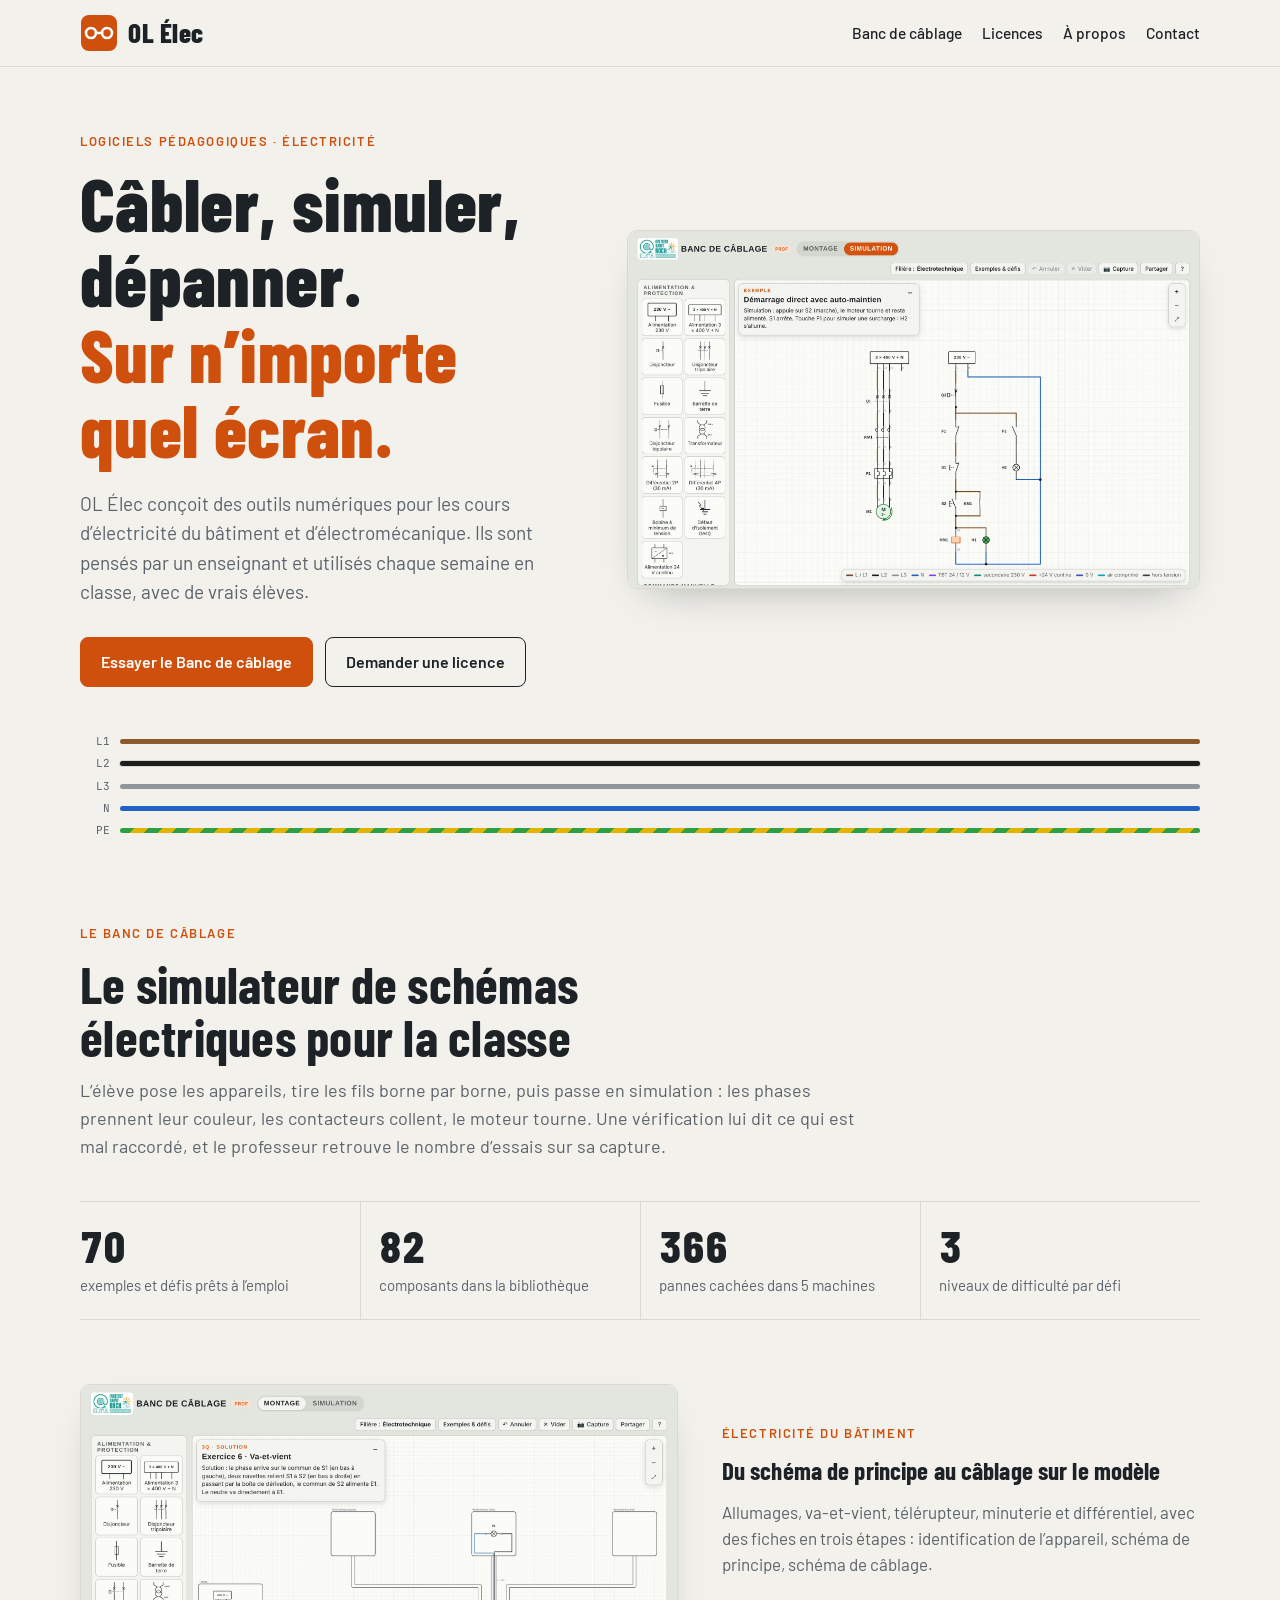
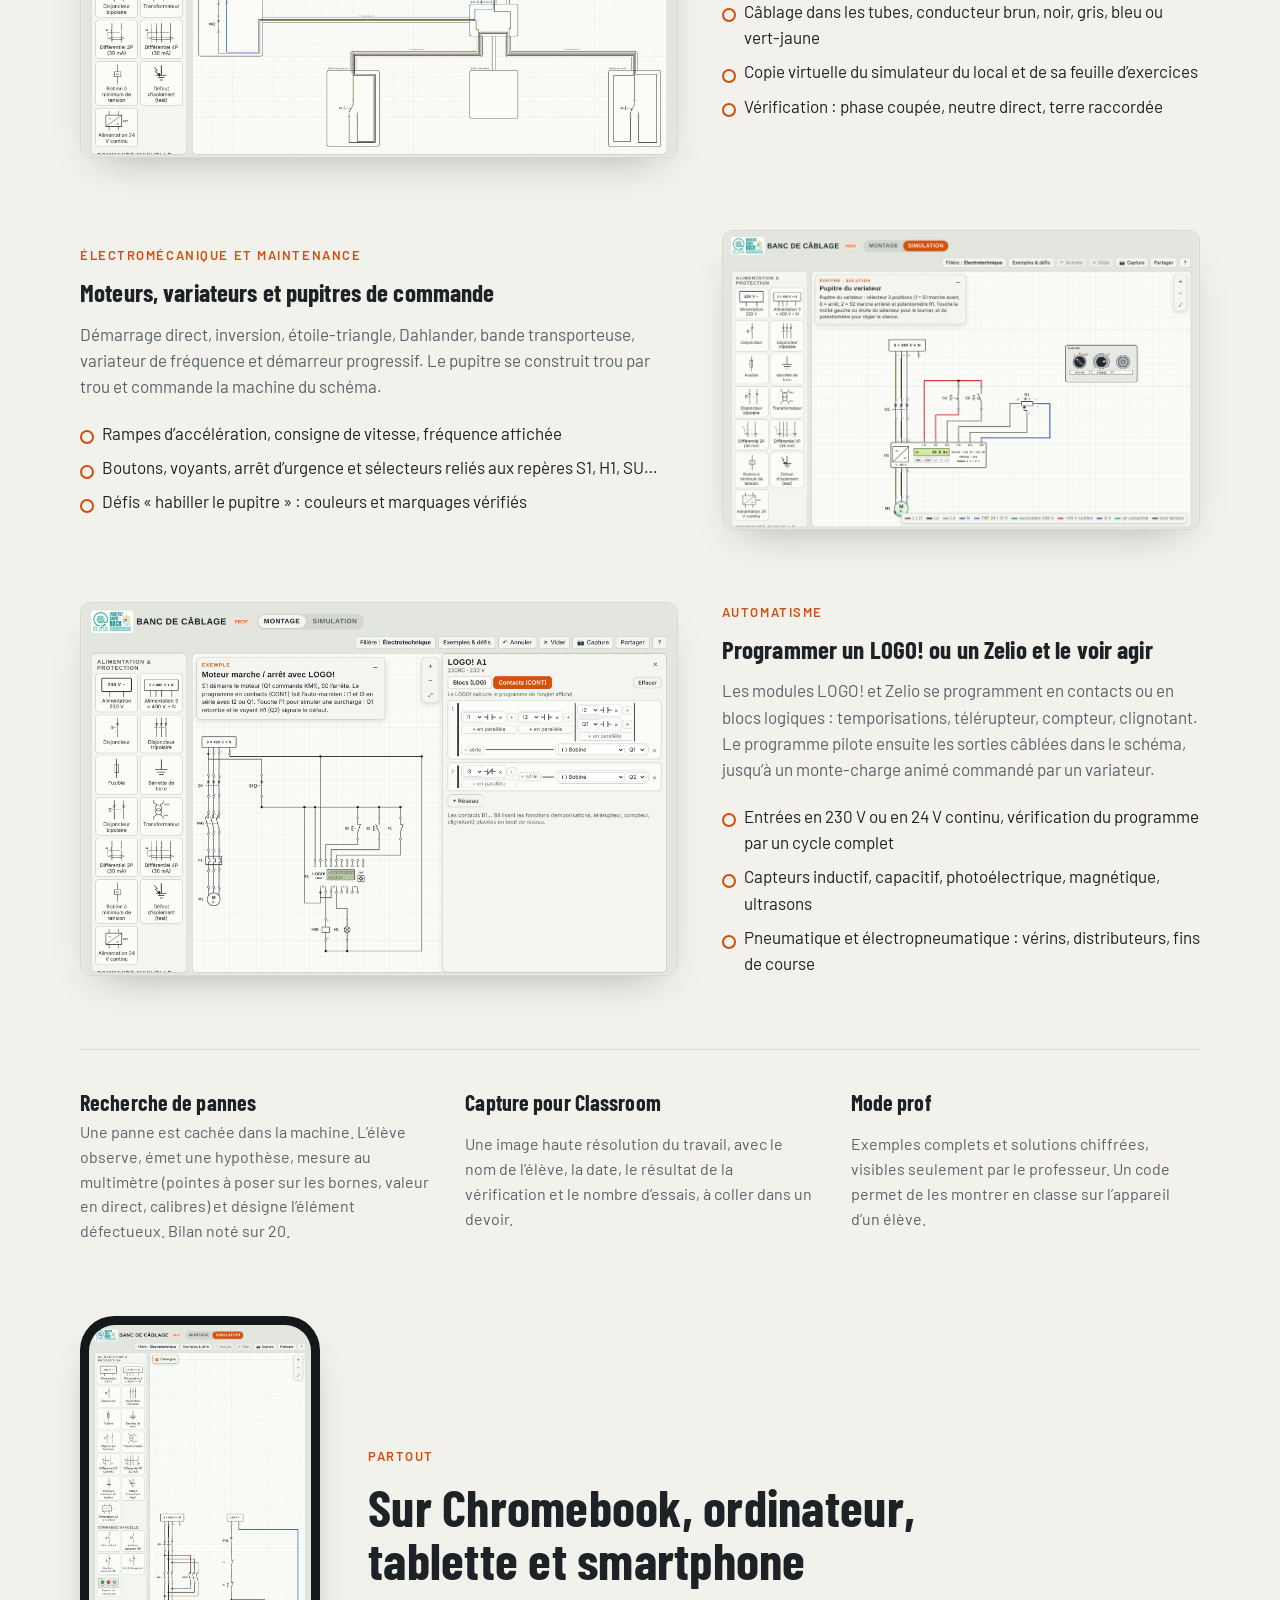
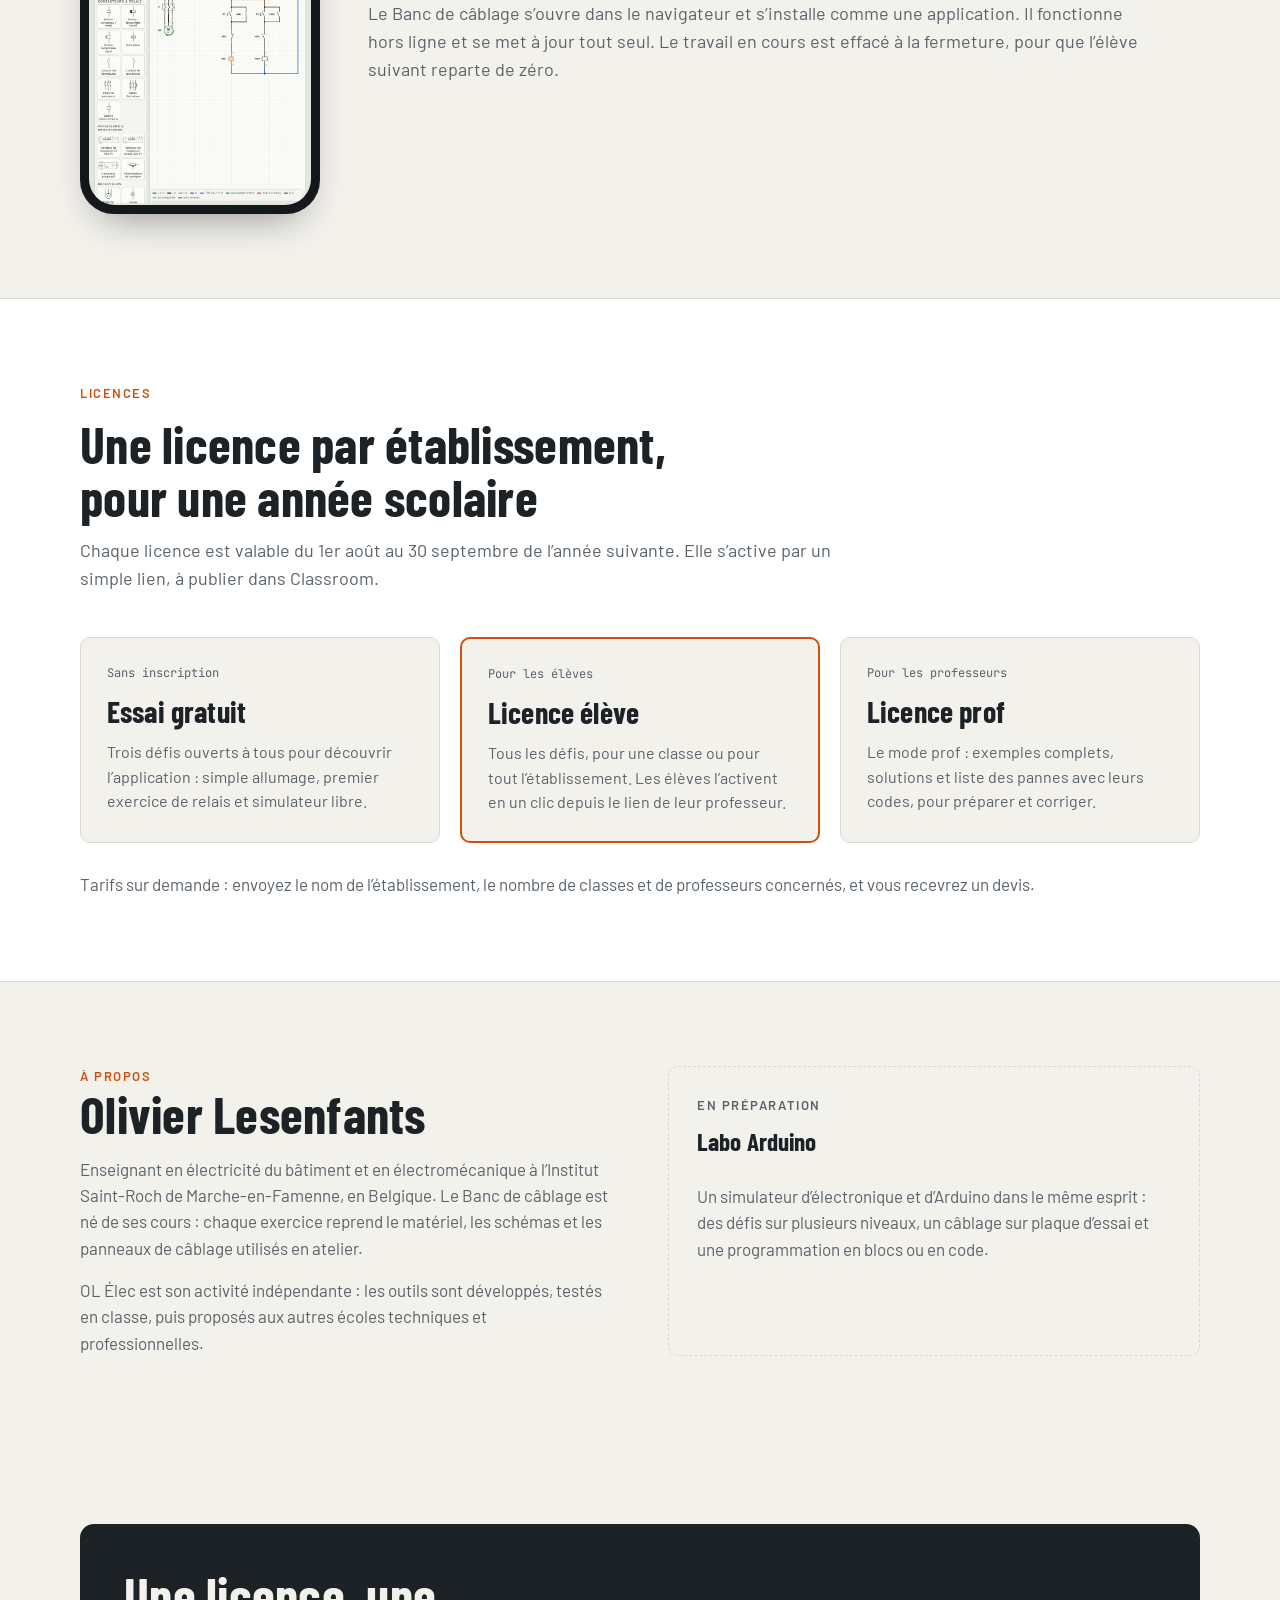
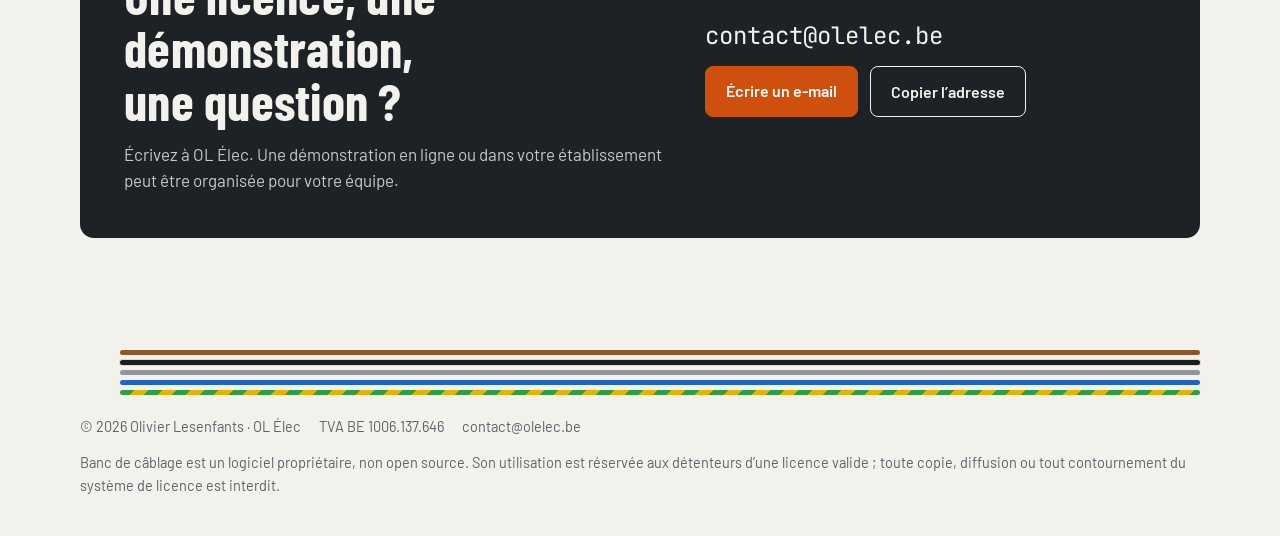
==== index.html @ 97576657 "Site vitrine OL Élec pour olelec.be Co-Authored-By: Claude Opus 5.5 <noreply@anthropic.com> Claude-S" ====
<!doctype html>
<html lang="fr">
<head>
<meta charset="utf-8">
<meta name="viewport" content="width=device-width, initial-scale=1, viewport-fit=cover">
<title>OL Élec</title>
<meta name="claude:viewport-fit-sides" content="cover">
<meta name="description" content="OL Élec conçoit des logiciels pédagogiques pour les cours d’électricité du bâtiment et d’électromécanique, dont le Banc de câblage, un simulateur de schémas électriques utilisé en classe.">
<link rel="preconnect" href="https://fonts.googleapis.com">
<link rel="preconnect" href="https://fonts.gstatic.com" crossorigin>
<link rel="stylesheet" href="https://fonts.googleapis.com/css2?family=Barlow:wght@400;500;600&family=Barlow+Condensed:wght@600;700;800&family=JetBrains+Mono:wght@500&display=swap">
<style>
/* Layout: une seule colonne éditoriale ; le faisceau de conducteurs (L1 L2 L3 N PE) traverse la page sous l’en-tête et ferme le pied de page. */
:root{
  --bg:#f2f1ec; --surface:#ffffff; --ink:#1d2226; --muted:#5b636a; --line:#dbd8d0;
  --accent:#cf4f0d; --accent-soft:#f9e1d2; --accent-ink:#ffffff;
  --w-brun:#8b5a2b; --w-noir:#1b1d1f; --w-gris:#8f969c; --w-bleu:#1f63c6; --w-vert:#2f9e44; --w-jaune:#e2b400;
  --display:'Barlow Condensed','Arial Narrow',sans-serif;
  --body:'Barlow',system-ui,-apple-system,'Segoe UI',sans-serif;
  --mono:'JetBrains Mono',ui-monospace,Menlo,monospace;
  --radius:10px;
}
@media (prefers-color-scheme: dark){ :root:not([data-theme="light"]){
  --bg:#141719; --surface:#1c2023; --ink:#ecebe6; --muted:#a2a8ad; --line:#2d3236;
  --accent:#ff7a33; --accent-soft:#3a2415; --accent-ink:#1a0c04; --w-noir:#050607; --w-gris:#9aa1a7; color-scheme:dark } }
:root[data-theme="dark"]{
  --bg:#141719; --surface:#1c2023; --ink:#ecebe6; --muted:#a2a8ad; --line:#2d3236;
  --accent:#ff7a33; --accent-soft:#3a2415; --accent-ink:#1a0c04; --w-noir:#050607; --w-gris:#9aa1a7; color-scheme:dark }

*{box-sizing:border-box}
html{scroll-behavior:smooth}
@media (prefers-reduced-motion: reduce){ html{scroll-behavior:auto} *{transition:none!important;animation:none!important} }
body{margin:0;background:var(--bg);color:var(--ink);font-family:var(--body);font-size:17px;line-height:1.55;-webkit-font-smoothing:antialiased}
img{max-width:100%;display:block}
a{color:var(--accent);text-underline-offset:3px}
a:focus-visible,button:focus-visible{outline:3px solid var(--accent);outline-offset:3px;border-radius:6px}
.wrap{max-width:1160px;margin:0 auto;padding-left:max(20px, env(safe-area-inset-left, 0px));padding-right:max(20px, env(safe-area-inset-right, 0px))}
h1,h2,h3{font-family:var(--display);font-weight:700;line-height:1.02;letter-spacing:.005em;text-wrap:balance;margin:0}
h2{font-size:clamp(34px,4.6vw,52px)}
h3{font-size:25px;line-height:1.1}
p{margin:0}
.eyebrow{font-family:var(--body);font-weight:600;font-size:13px;letter-spacing:.12em;text-transform:uppercase;color:var(--accent)}
.mono{font-family:var(--mono);font-size:.82em}

/* en-tête */
.top{position:sticky;top:env(safe-area-inset-top, 0px);z-index:10;background:color-mix(in srgb, var(--bg) 88%, transparent);backdrop-filter:blur(8px);border-bottom:1px solid var(--line)}
.top .wrap{display:flex;align-items:center;justify-content:space-between;gap:16px;padding-block:12px;flex-wrap:wrap}
.brand{display:flex;align-items:center;gap:10px;text-decoration:none;color:var(--ink)}
.brand svg{width:38px;height:38px;flex:none}
.brand b{font-family:var(--display);font-size:27px;font-weight:800;letter-spacing:.02em}
.nav{display:flex;gap:20px;flex-wrap:wrap}
.nav a{color:var(--ink);text-decoration:none;font-weight:500;font-size:15.5px}
.nav a:hover{color:var(--accent)}

/* hero */
.hero .wrap{display:grid;grid-template-columns:minmax(0,1fr) minmax(0,1.15fr);gap:48px;align-items:center;padding-block:64px 40px}
.hero h1{font-size:clamp(44px,5.8vw,74px);font-weight:800;margin-top:14px}
.hero h1 em{font-style:normal;color:var(--accent)}
.hero .lead{font-size:19px;color:var(--muted);margin-top:22px;max-width:34em}
.ctas{display:flex;gap:12px;flex-wrap:wrap;margin-top:30px}
.btn{display:inline-flex;align-items:center;gap:8px;padding:12px 20px;border-radius:8px;font-weight:600;font-size:16px;text-decoration:none;border:1.5px solid var(--ink);color:var(--ink);background:transparent;cursor:pointer;font-family:var(--body)}
.btn.primary{background:var(--accent);border-color:var(--accent);color:var(--accent-ink)}
.btn:hover{transform:translateY(-1px)}
.shot{border-radius:var(--radius);border:1px solid var(--line);background:var(--surface);box-shadow:0 18px 40px -22px rgba(20,24,28,.35);overflow:hidden}
.shot img{width:100%;height:auto}

/* faisceau */
.harness{padding-block:6px 0}
.harness .wrap{display:grid;gap:5px}
.wire{display:grid;grid-template-columns:30px 1fr;align-items:center;gap:10px}
.wire span{font-family:var(--mono);font-size:11px;color:var(--muted);text-align:right}
.wire i{height:5px;border-radius:3px;display:block}
.w1 i{background:var(--w-brun)} .w2 i{background:var(--w-noir);box-shadow:0 0 0 1px var(--line)} .w3 i{background:var(--w-gris)} .w4 i{background:var(--w-bleu)}
.w5 i{background:repeating-linear-gradient(135deg,var(--w-vert) 0 10px,var(--w-jaune) 10px 20px)}

section{padding-block:84px}
.sec-head{display:grid;gap:14px;max-width:46em}
.sec-head p{color:var(--muted);font-size:18px}

/* faits */
.facts{display:grid;grid-template-columns:repeat(4,minmax(0,1fr));gap:0;margin-top:40px;border-top:1px solid var(--line);border-bottom:1px solid var(--line)}
.fact{padding:22px 18px;border-left:1px solid var(--line)}
.fact:first-child{border-left:0;padding-left:0}
.fact b{display:block;font-family:var(--display);font-size:44px;font-weight:800;line-height:1;font-variant-numeric:tabular-nums}
.fact span{display:block;color:var(--muted);font-size:15px;margin-top:6px}

/* lignes image + texte */
.rows{display:grid;gap:72px;margin-top:64px}
.row{display:grid;grid-template-columns:minmax(0,1.25fr) minmax(0,1fr);gap:44px;align-items:center}
.row.flip .shot{order:2}
.row .txt{display:grid;gap:14px;min-width:0}
.row .txt p{color:var(--muted)}
.ticks{list-style:none;margin:6px 0 0;padding:0;display:grid;gap:8px}
.ticks li{padding-left:22px;position:relative}
.ticks li::before{content:"";position:absolute;left:0;top:.62em;width:10px;height:10px;border-radius:50%;border:2px solid var(--accent)}

/* aussi */
.also{display:grid;grid-template-columns:repeat(3,minmax(0,1fr));gap:28px 36px;margin-top:72px;padding-top:40px;border-top:1px solid var(--line)}
.also div{display:grid;gap:6px;min-width:0}
.also h3{font-size:22px}
.also p{color:var(--muted);font-size:16px}

/* téléphone */
.phone-row{display:grid;grid-template-columns:auto minmax(0,1fr);gap:48px;align-items:center;margin-top:72px}
.phone{width:240px;max-width:100%;border-radius:34px;padding:9px;background:#15181b;box-shadow:0 20px 40px -20px rgba(0,0,0,.45)}
.phone img{border-radius:26px;width:100%;height:auto}

/* licences */
.lic{background:var(--surface);border-top:1px solid var(--line);border-bottom:1px solid var(--line)}
.plans{display:grid;grid-template-columns:repeat(3,minmax(0,1fr));gap:20px;margin-top:44px}
.plan{border:1px solid var(--line);border-radius:var(--radius);padding:26px;display:grid;gap:12px;align-content:start;background:var(--bg)}
.plan.key{border:2px solid var(--accent)}
.plan .tag{font-family:var(--mono);font-size:12px;color:var(--muted)}
.plan h3{font-size:30px}
.plan p{color:var(--muted);font-size:16px}
.note{margin-top:28px;color:var(--muted)}

/* à propos */
.about .wrap{display:grid;grid-template-columns:minmax(0,1fr) minmax(0,1fr);gap:56px}
.about p{color:var(--muted);margin-top:16px}
.soon{border:1px dashed var(--line);border-radius:var(--radius);padding:28px;display:grid;gap:12px;align-content:start}
.soon .eyebrow{color:var(--muted)}

/* contact */
.contact .box{display:grid;grid-template-columns:minmax(0,1.2fr) minmax(0,1fr);gap:40px;align-items:center;border-radius:14px;padding:44px;background:var(--ink);color:var(--bg)}
.contact h2{color:var(--bg)}
.contact p{opacity:.8;margin-top:14px}
.mail{display:grid;gap:12px;justify-items:start}
.mail code{font-family:var(--mono);font-size:clamp(18px,2.2vw,24px);user-select:all;word-break:break-all}
.mail .btn{border-color:var(--bg);color:var(--bg)}
.mail .btn.primary{background:var(--accent);border-color:var(--accent);color:var(--accent-ink)}
.copied{font-size:14px;opacity:.85;min-height:1.2em}

footer{padding-block:28px 40px;color:var(--muted);font-size:14.5px}
footer .wrap{display:grid;gap:14px}
footer .legal{display:flex;flex-wrap:wrap;gap:6px 18px}

@media (max-width:900px){
  .hero .wrap,.row,.about .wrap,.contact .box{grid-template-columns:minmax(0,1fr)}
  .row.flip .shot{order:0}
  .also,.plans{grid-template-columns:minmax(0,1fr)}
  .facts{grid-template-columns:repeat(2,minmax(0,1fr))}
  .fact:nth-child(3){border-left:0;padding-left:0}
  .fact:nth-child(n+3){border-top:1px solid var(--line)}
  .phone-row{grid-template-columns:minmax(0,1fr)}
  .phone{margin:0 auto}
  section{padding-block:60px}
  .contact .box{padding:28px}
}
@media (max-width:520px){ .nav{gap:14px} .nav a{font-size:14.5px} .hero .wrap{padding-block:40px 28px} }
</style>
</head>
<body>

<header class="top">
  <div class="wrap">
    <a class="brand" href="#" aria-label="OL Élec, accueil">
      <svg viewBox="0 0 38 38" aria-hidden="true"><rect x="1" y="1" width="36" height="36" rx="8" fill="var(--accent)"/><circle cx="11" cy="19" r="5" fill="none" stroke="var(--accent-ink)" stroke-width="2.6"/><circle cx="27" cy="19" r="5" fill="none" stroke="var(--accent-ink)" stroke-width="2.6"/><path d="M16 19h6" stroke="var(--accent-ink)" stroke-width="2.6" stroke-linecap="round"/></svg>
      <b>OL Élec</b>
    </a>
    <nav class="nav" aria-label="Sections">
      <a href="#banc">Banc de câblage</a>
      <a href="#licences">Licences</a>
      <a href="#apropos">À propos</a>
      <a href="#contact">Contact</a>
    </nav>
  </div>
</header>

<main>
<div class="hero">
  <div class="wrap">
    <div>
      <div class="eyebrow">Logiciels pédagogiques · électricité</div>
      <h1>Câbler, simuler, dépanner. <em>Sur n’importe quel écran.</em></h1>
      <p class="lead">OL Élec conçoit des outils numériques pour les cours d’électricité du bâtiment et d’électromécanique. Ils sont pensés par un enseignant et utilisés chaque semaine en classe, avec de vrais élèves.</p>
      <div class="ctas">
        <a class="btn primary" href="https://olivier7887.github.io/banc-de-cablage/" target="_blank" rel="noopener">Essayer le Banc de câblage</a>
        <a class="btn" href="#contact">Demander une licence</a>
      </div>
    </div>
    <div class="shot"><img src="img/direct.jpg" width="2160" height="1350" alt="Le Banc de câblage en simulation : démarrage direct d’un moteur, le moteur M1 tourne, la bobine KM1 et le voyant H1 sont alimentés."></div>
  </div>
</div>

<div class="harness" aria-hidden="true">
  <div class="wrap">
    <div class="wire w1"><span>L1</span><i></i></div>
    <div class="wire w2"><span>L2</span><i></i></div>
    <div class="wire w3"><span>L3</span><i></i></div>
    <div class="wire w4"><span>N</span><i></i></div>
    <div class="wire w5"><span>PE</span><i></i></div>
  </div>
</div>

<section id="banc">
  <div class="wrap">
    <div class="sec-head">
      <div class="eyebrow">Le Banc de câblage</div>
      <h2>Le simulateur de schémas électriques pour la classe</h2>
      <p>L’élève pose les appareils, tire les fils borne par borne, puis passe en simulation : les phases prennent leur couleur, les contacteurs collent, le moteur tourne. Une vérification lui dit ce qui est mal raccordé, et le professeur retrouve le nombre d’essais sur sa capture.</p>
    </div>

    <div class="facts">
      <div class="fact"><b>70</b><span>exemples et défis prêts à l’emploi</span></div>
      <div class="fact"><b>82</b><span>composants dans la bibliothèque</span></div>
      <div class="fact"><b>366</b><span>pannes cachées dans 5 machines</span></div>
      <div class="fact"><b>3</b><span>niveaux de difficulté par défi</span></div>
    </div>

    <div class="rows">
      <div class="row">
        <div class="shot"><img src="img/modele3q.jpg" width="2160" height="1350" alt="Exercice 3Q de va-et-vient câblé sur le modèle de la classe : conducteurs colorés dans les tubes entre les boîtiers, la boîte de dérivation et les points lumineux."></div>
        <div class="txt">
          <div class="eyebrow">Électricité du bâtiment</div>
          <h3>Du schéma de principe au câblage sur le modèle</h3>
          <p>Allumages, va-et-vient, télérupteur, minuterie et différentiel, avec des fiches en trois étapes : identification de l’appareil, schéma de principe, schéma de câblage.</p>
          <ul class="ticks">
            <li>Câblage dans les tubes, conducteur brun, noir, gris, bleu ou vert-jaune</li>
            <li>Copie virtuelle du simulateur du local et de sa feuille d’exercices</li>
            <li>Vérification : phase coupée, neutre direct, terre raccordée</li>
          </ul>
        </div>
      </div>
      <div class="row flip">
        <div class="shot"><img src="img/variateur.jpg" width="2160" height="1350" alt="Variateur de fréquence en simulation à 40 Hz, commandé depuis un pupitre avec un sélecteur trois positions et un potentiomètre de vitesse."></div>
        <div class="txt">
          <div class="eyebrow">Électromécanique et maintenance</div>
          <h3>Moteurs, variateurs et pupitres de commande</h3>
          <p>Démarrage direct, inversion, étoile-triangle, Dahlander, bande transporteuse, variateur de fréquence et démarreur progressif. Le pupitre se construit trou par trou et commande la machine du schéma.</p>
          <ul class="ticks">
            <li>Rampes d’accélération, consigne de vitesse, fréquence affichée</li>
            <li>Boutons, voyants, arrêt d’urgence et sélecteurs reliés aux repères S1, H1, SU…</li>
            <li>Défis « habiller le pupitre » : couleurs et marquages vérifiés</li>
          </ul>
        </div>
      </div>
      <div class="row">
        <div class="shot"><img src="img/logo.jpg" width="2160" height="1350" alt="Programmation d’un module LOGO! en schéma à contacts, à côté du schéma de commande du moteur."></div>
        <div class="txt">
          <div class="eyebrow">Automatisme</div>
          <h3>Programmer un LOGO! ou un Zelio et le voir agir</h3>
          <p>Les modules LOGO! et Zelio se programment en contacts ou en blocs logiques : temporisations, télérupteur, compteur, clignotant. Le programme pilote ensuite les sorties câblées dans le schéma, jusqu’à un monte-charge animé commandé par un variateur.</p>
          <ul class="ticks">
            <li>Entrées en 230 V ou en 24 V continu, vérification du programme par un cycle complet</li>
            <li>Capteurs inductif, capacitif, photoélectrique, magnétique, ultrasons</li>
            <li>Pneumatique et électropneumatique : vérins, distributeurs, fins de course</li>
          </ul>
        </div>
      </div>
    </div>

    <div class="also">
      <div><h3>Recherche de pannes</h3><p>Une panne est cachée dans la machine. L’élève observe, émet une hypothèse, mesure au multimètre (pointes à poser sur les bornes, valeur en direct, calibres) et désigne l’élément défectueux. Bilan noté sur 20.</p></div>
      <div><h3>Capture pour Classroom</h3><p>Une image haute résolution du travail, avec le nom de l’élève, la date, le résultat de la vérification et le nombre d’essais, à coller dans un devoir.</p></div>
      <div><h3>Mode prof</h3><p>Exemples complets et solutions chiffrées, visibles seulement par le professeur. Un code permet de les montrer en classe sur l’appareil d’un élève.</p></div>
    </div>

    <div class="phone-row">
      <div class="phone"><img src="img/mobile.jpg" width="780" height="1688" alt="Le Banc de câblage sur un smartphone : inversion du sens de marche en simulation."></div>
      <div class="sec-head">
        <div class="eyebrow">Partout</div>
        <h2>Sur Chromebook, ordinateur, tablette et smartphone</h2>
        <p>Le Banc de câblage s’ouvre dans le navigateur et s’installe comme une application. Il fonctionne hors ligne et se met à jour tout seul. Le travail en cours est effacé à la fermeture, pour que l’élève suivant reparte de zéro.</p>
      </div>
    </div>
  </div>
</section>

<section id="licences" class="lic">
  <div class="wrap">
    <div class="sec-head">
      <div class="eyebrow">Licences</div>
      <h2>Une licence par établissement, pour une année scolaire</h2>
      <p>Chaque licence est valable du 1er août au 30 septembre de l’année suivante. Elle s’active par un simple lien, à publier dans Classroom.</p>
    </div>
    <div class="plans">
      <div class="plan">
        <span class="tag">Sans inscription</span>
        <h3>Essai gratuit</h3>
        <p>Trois défis ouverts à tous pour découvrir l’application : simple allumage, premier exercice de relais et simulateur libre.</p>
      </div>
      <div class="plan key">
        <span class="tag">Pour les élèves</span>
        <h3>Licence élève</h3>
        <p>Tous les défis, pour une classe ou pour tout l’établissement. Les élèves l’activent en un clic depuis le lien de leur professeur.</p>
      </div>
      <div class="plan">
        <span class="tag">Pour les professeurs</span>
        <h3>Licence prof</h3>
        <p>Le mode prof : exemples complets, solutions et liste des pannes avec leurs codes, pour préparer et corriger.</p>
      </div>
    </div>
    <p class="note">Tarifs sur demande : envoyez le nom de l’établissement, le nombre de classes et de professeurs concernés, et vous recevrez un devis.</p>
  </div>
</section>

<section id="apropos" class="about">
  <div class="wrap">
    <div>
      <div class="eyebrow">À propos</div>
      <h2>Olivier Lesenfants</h2>
      <p>Enseignant en électricité du bâtiment et en électromécanique à l’Institut Saint-Roch de Marche-en-Famenne, en Belgique. Le Banc de câblage est né de ses cours : chaque exercice reprend le matériel, les schémas et les panneaux de câblage utilisés en atelier.</p>
      <p>OL Élec est son activité indépendante : les outils sont développés, testés en classe, puis proposés aux autres écoles techniques et professionnelles.</p>
    </div>
    <div class="soon">
      <div class="eyebrow">En préparation</div>
      <h3>Labo Arduino</h3>
      <p>Un simulateur d’électronique et d’Arduino dans le même esprit : des défis sur plusieurs niveaux, un câblage sur plaque d’essai et une programmation en blocs ou en code.</p>
    </div>
  </div>
</section>

<section id="contact" class="contact">
  <div class="wrap">
    <div class="box">
      <div>
        <h2>Une licence, une démonstration, une question ?</h2>
        <p>Écrivez à OL Élec. Une démonstration en ligne ou dans votre établissement peut être organisée pour votre équipe.</p>
      </div>
      <div class="mail">
        <code id="mailAddr">contact@olelec.be</code>
        <div class="ctas" style="margin-top:0">
          <a class="btn primary" href="mailto:contact@olelec.be?subject=Banc%20de%20c%C3%A2blage">Écrire un e-mail</a>
          <button class="btn" id="copyMail" type="button">Copier l’adresse</button>
        </div>
        <div class="copied" id="copied" aria-live="polite"></div>
      </div>
    </div>
  </div>
</section>
</main>

<footer>
  <div class="harness" aria-hidden="true" style="padding:0 0 20px">
    <div class="wrap">
      <div class="wire w1"><span></span><i></i></div><div class="wire w2"><span></span><i></i></div><div class="wire w3"><span></span><i></i></div><div class="wire w4"><span></span><i></i></div><div class="wire w5"><span></span><i></i></div>
    </div>
  </div>
  <div class="wrap">
    <div class="legal">
      <span>© 2026 Olivier Lesenfants · OL Élec</span>
      <span>TVA BE 1006.137.646</span>
      <span>contact@olelec.be</span>
    </div>
    <p>Banc de câblage est un logiciel propriétaire, non open source. Son utilisation est réservée aux détenteurs d’une licence valide ; toute copie, diffusion ou tout contournement du système de licence est interdit.</p>
  </div>
</footer>

<script>
(function(){
  var b = document.getElementById('copyMail'), out = document.getElementById('copied'), addr = 'contact@olelec.be';
  b.addEventListener('click', function(){
    var done = function(){ out.textContent = 'Adresse copiée.'; };
    var fail = function(){ var r = document.createRange(); r.selectNodeContents(document.getElementById('mailAddr')); var s = window.getSelection(); s.removeAllRanges(); s.addRange(r); out.textContent = 'Adresse sélectionnée : copiez-la avec Ctrl+C.'; };
    try{ navigator.clipboard.writeText(addr).then(done, fail); }catch(e){ fail(); }
  });
})();
</script>
</body>
</html>
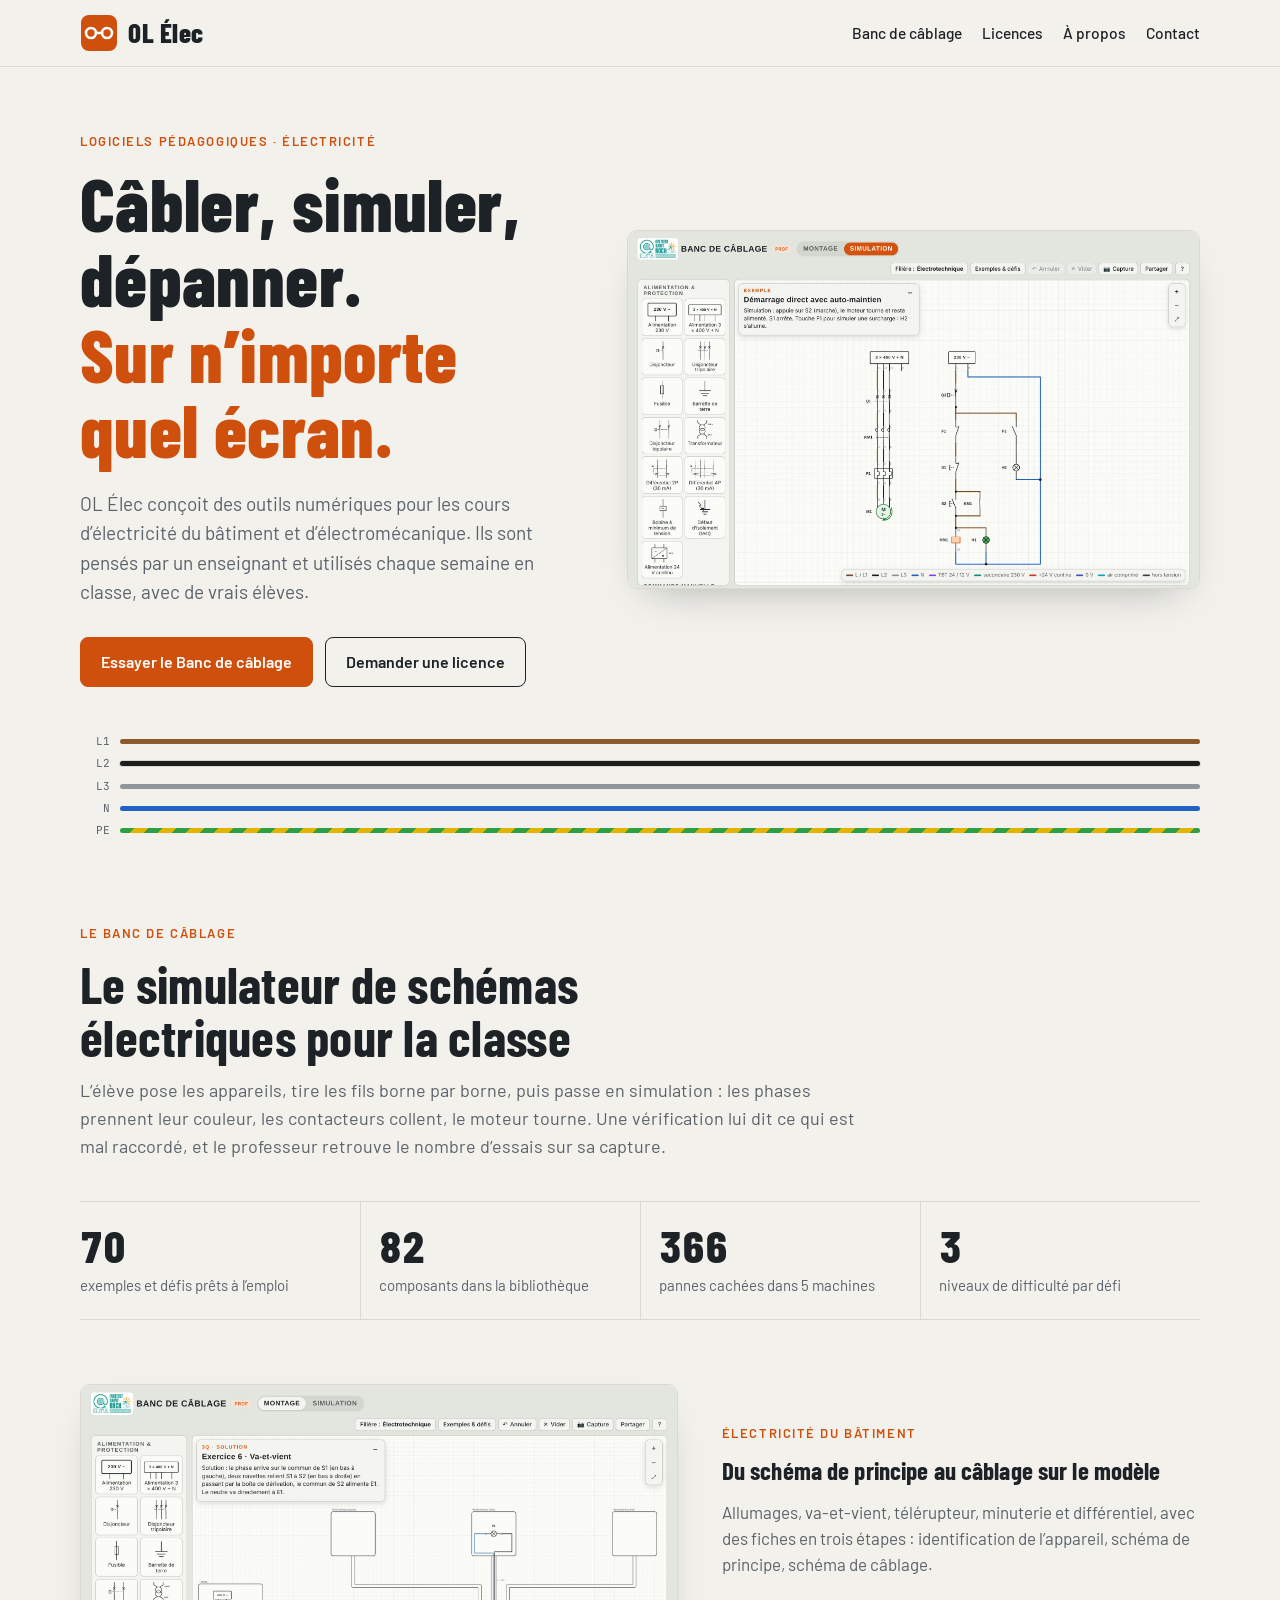
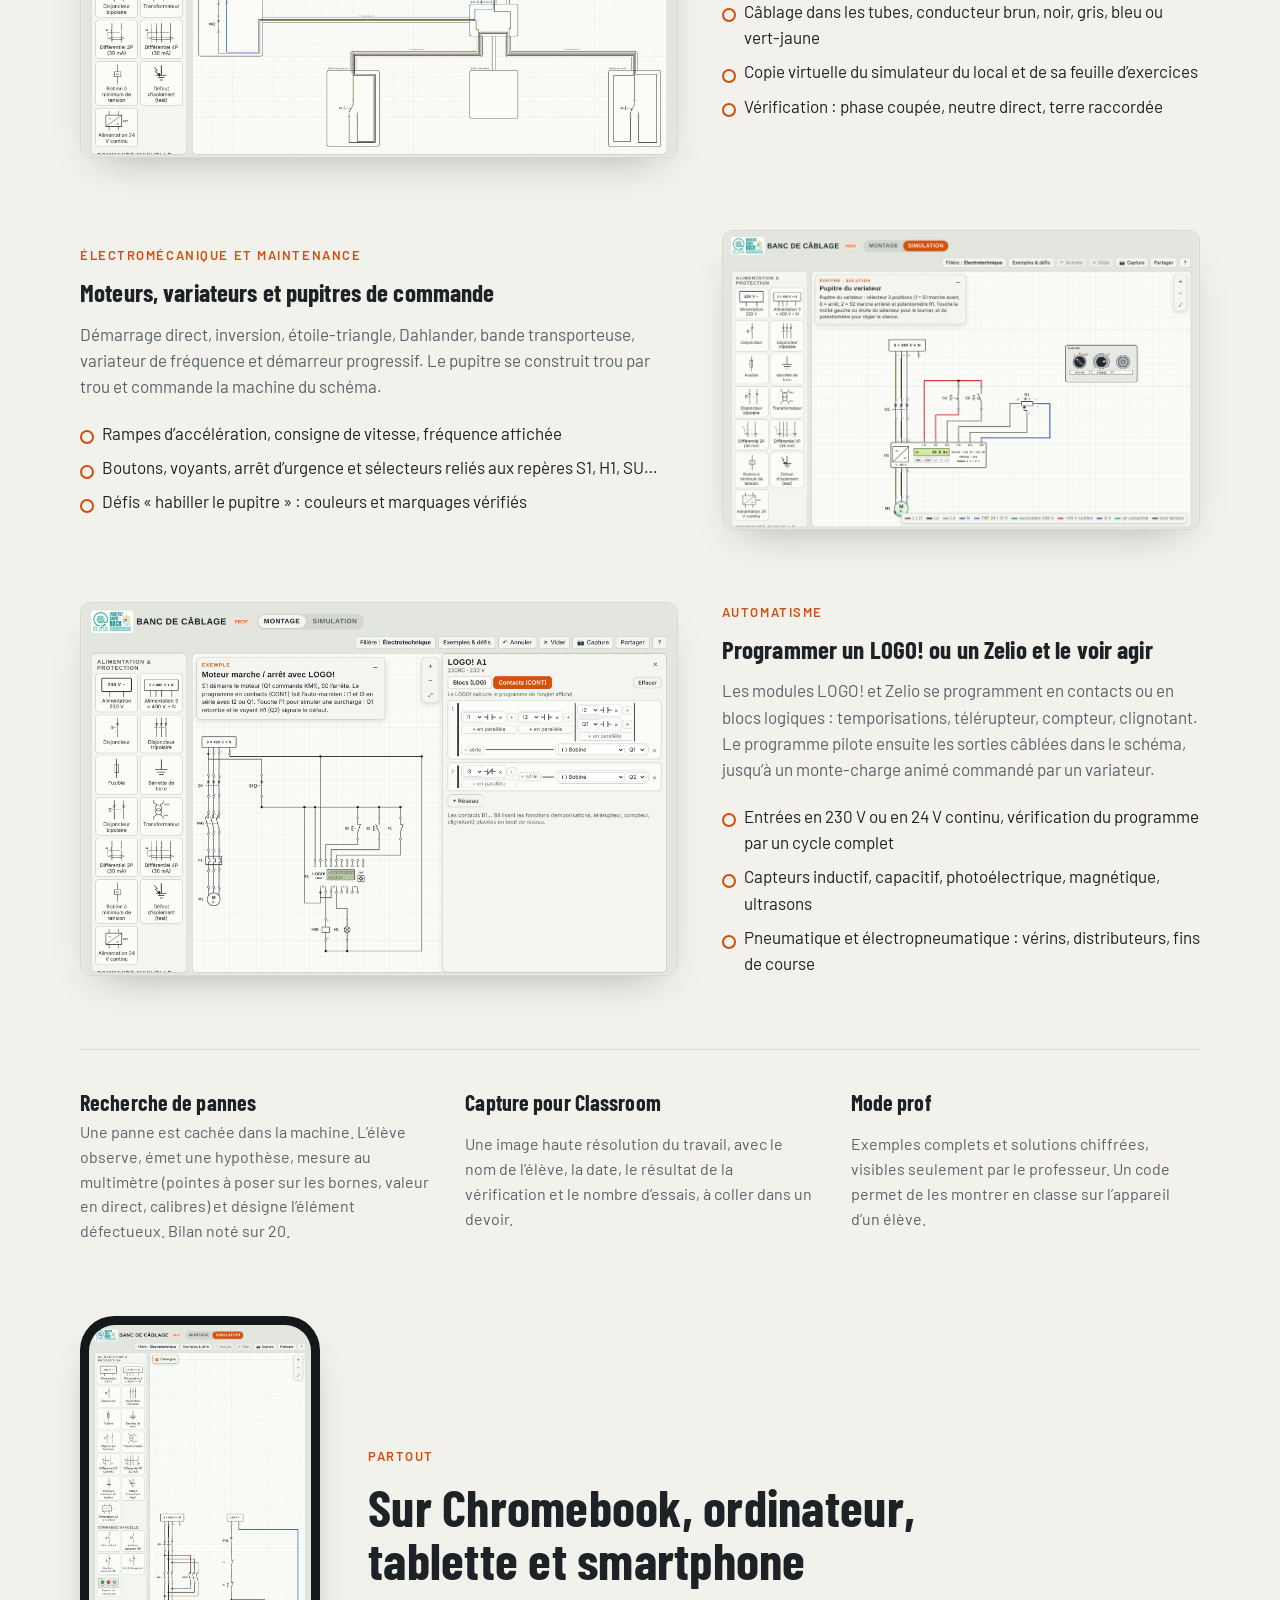
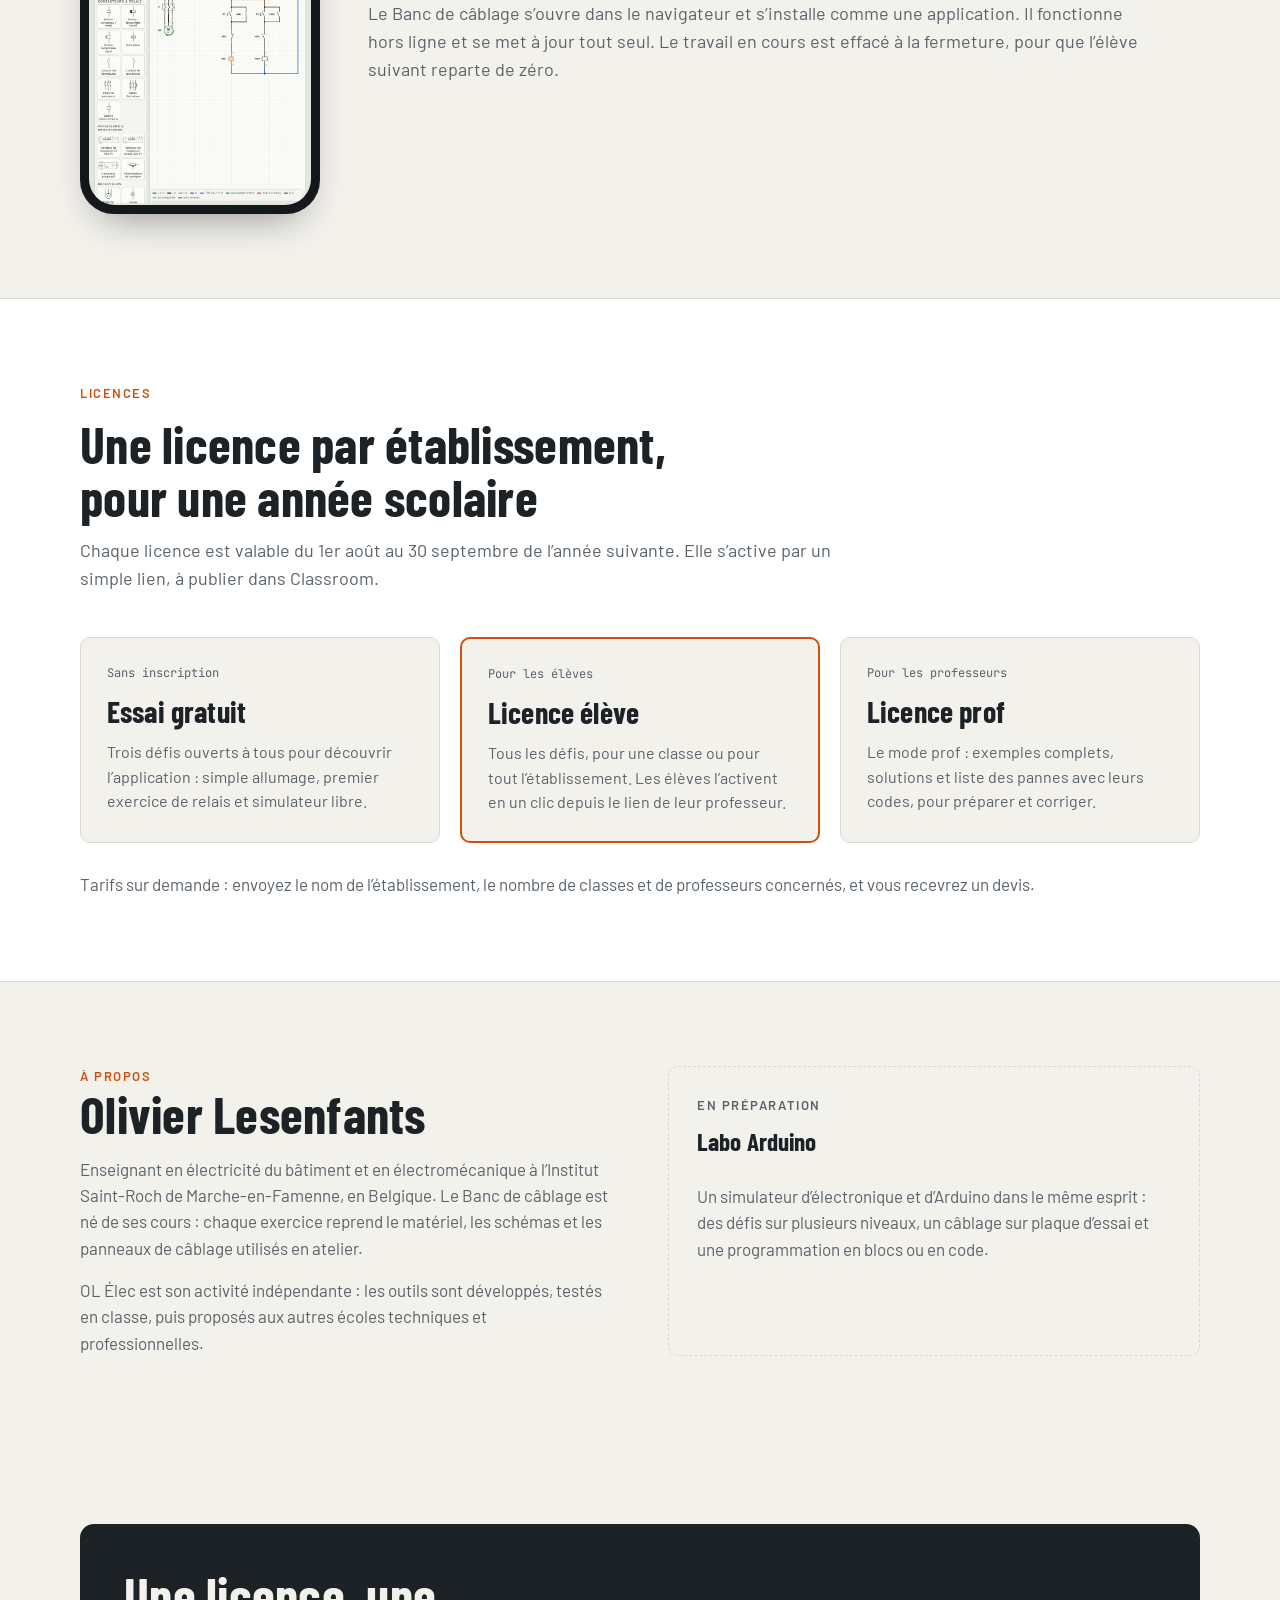
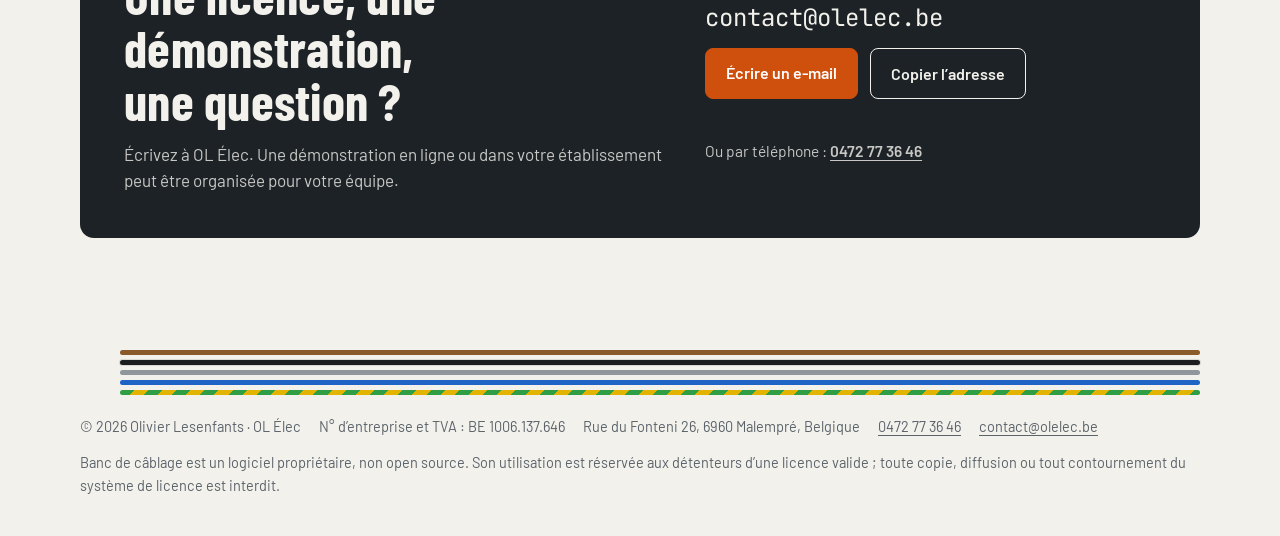
==== commit efc6f1ba: "Mentions : adresse d'établissement, téléphone et n° d'entreprise Co-Authored-By: Claude Opus 5.5 <no" ====
--- a/index.html
+++ b/index.html
@@ -130,10 +130,13 @@
 .mail .btn{border-color:var(--bg);color:var(--bg)}
 .mail .btn.primary{background:var(--accent);border-color:var(--accent);color:var(--accent-ink)}
 .copied{font-size:14px;opacity:.85;min-height:1.2em}
+.mail .tel{margin:0;font-size:15.5px}
+.mail .tel a{color:inherit;font-weight:600}
 
 footer{padding-block:28px 40px;color:var(--muted);font-size:14.5px}
 footer .wrap{display:grid;gap:14px}
 footer .legal{display:flex;flex-wrap:wrap;gap:6px 18px}
+footer .legal a{color:inherit}
 
 @media (max-width:900px){
   .hero .wrap,.row,.about .wrap,.contact .box{grid-template-columns:minmax(0,1fr)}
@@ -325,6 +328,7 @@
           <button class="btn" id="copyMail" type="button">Copier l’adresse</button>
         </div>
         <div class="copied" id="copied" aria-live="polite"></div>
+        <p class="tel">Ou par téléphone : <a href="tel:+32472773646">0472 77 36 46</a></p>
       </div>
     </div>
   </div>
@@ -340,8 +344,10 @@
   <div class="wrap">
     <div class="legal">
       <span>© 2026 Olivier Lesenfants · OL Élec</span>
-      <span>TVA BE 1006.137.646</span>
-      <span>contact@olelec.be</span>
+      <span>N° d’entreprise et TVA : BE 1006.137.646</span>
+      <span>Rue du Fonteni 26, 6960 Malempré, Belgique</span>
+      <span><a href="tel:+32472773646">0472 77 36 46</a></span>
+      <span><a href="mailto:contact@olelec.be">contact@olelec.be</a></span>
     </div>
     <p>Banc de câblage est un logiciel propriétaire, non open source. Son utilisation est réservée aux détenteurs d’une licence valide ; toute copie, diffusion ou tout contournement du système de licence est interdit.</p>
   </div>
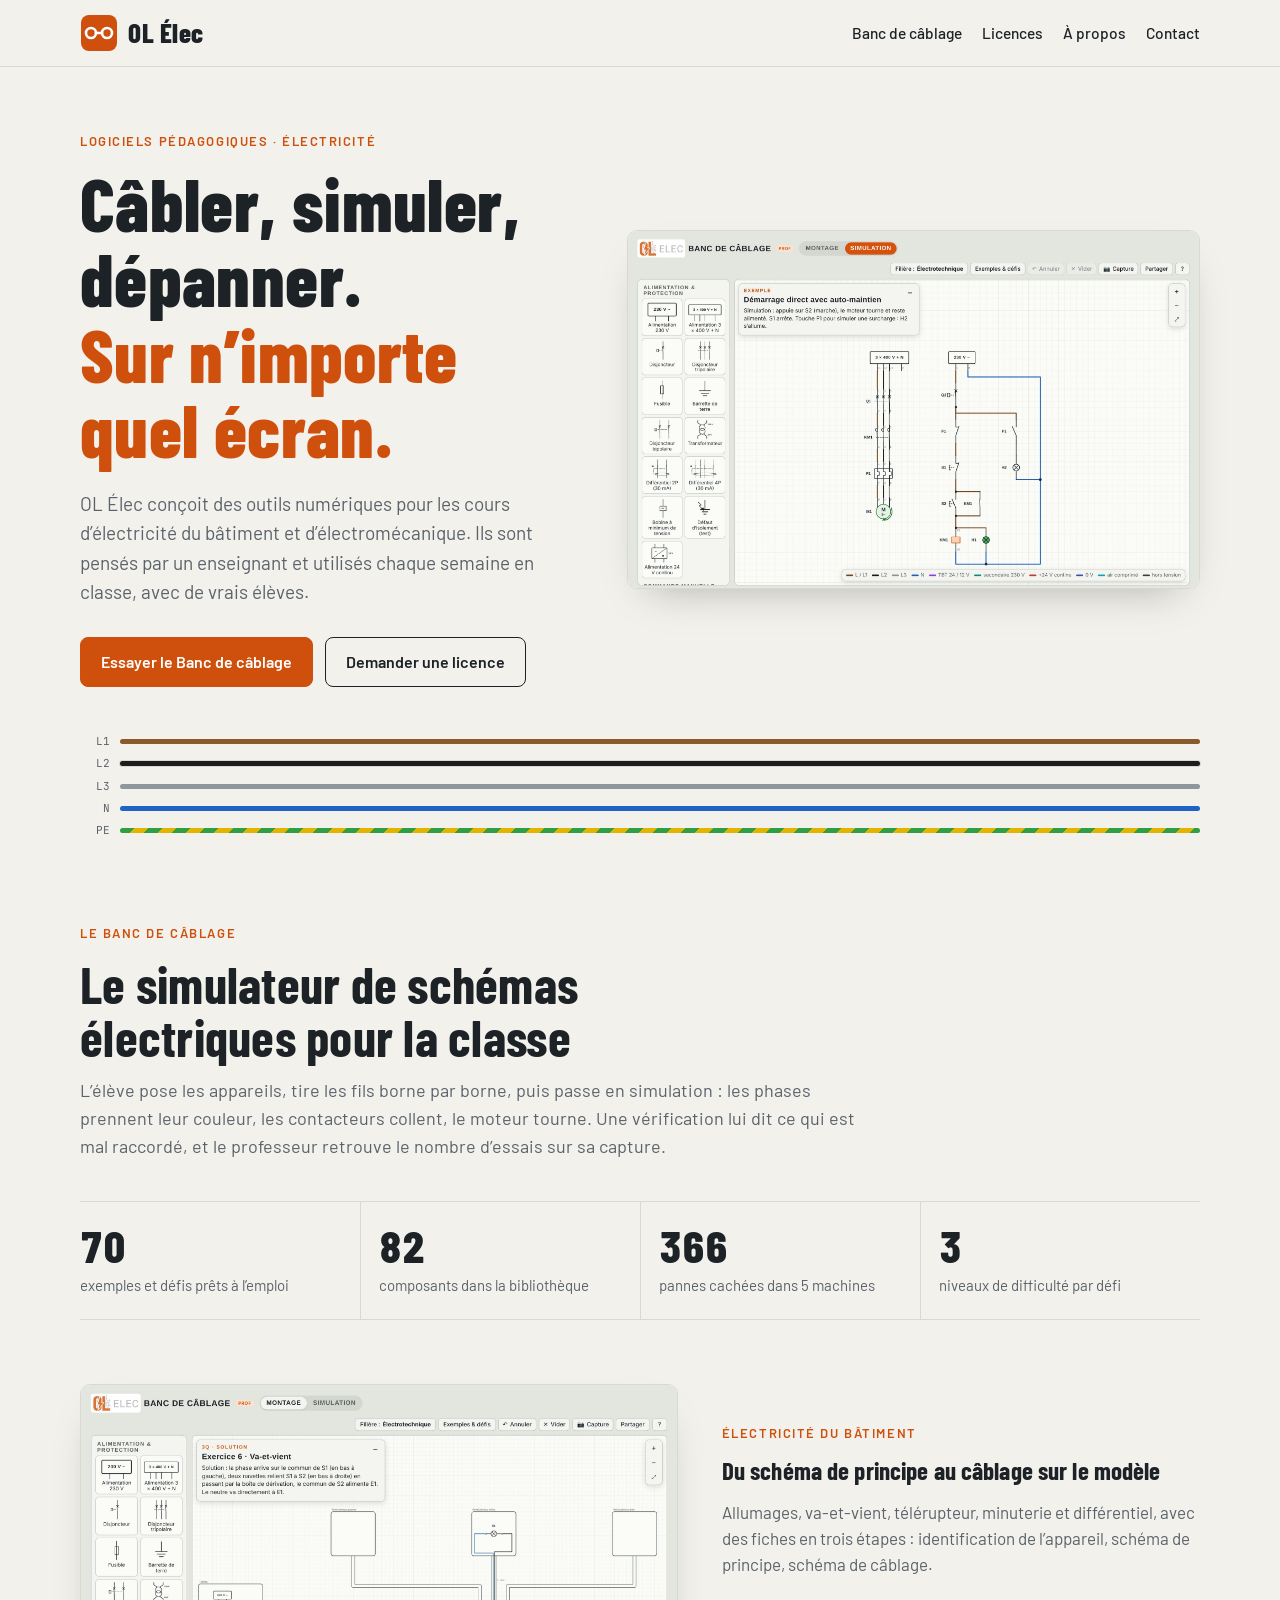
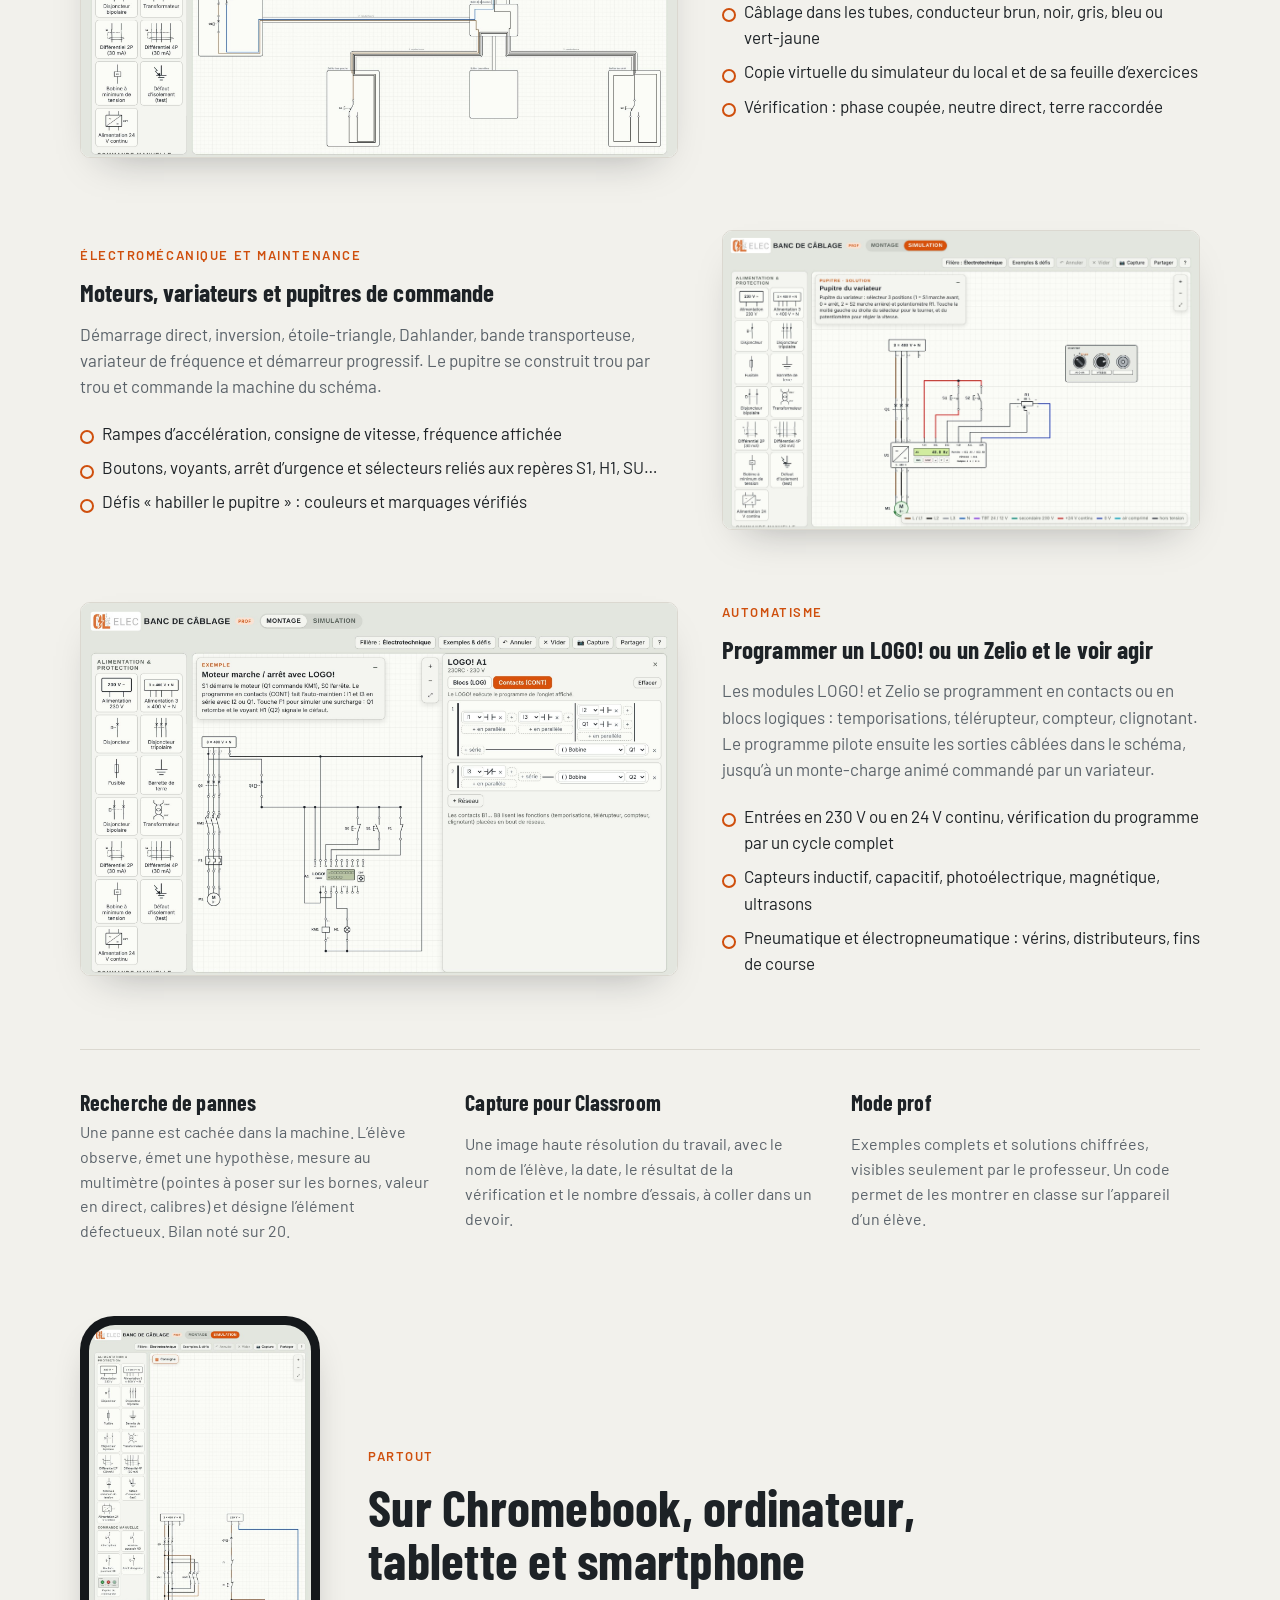
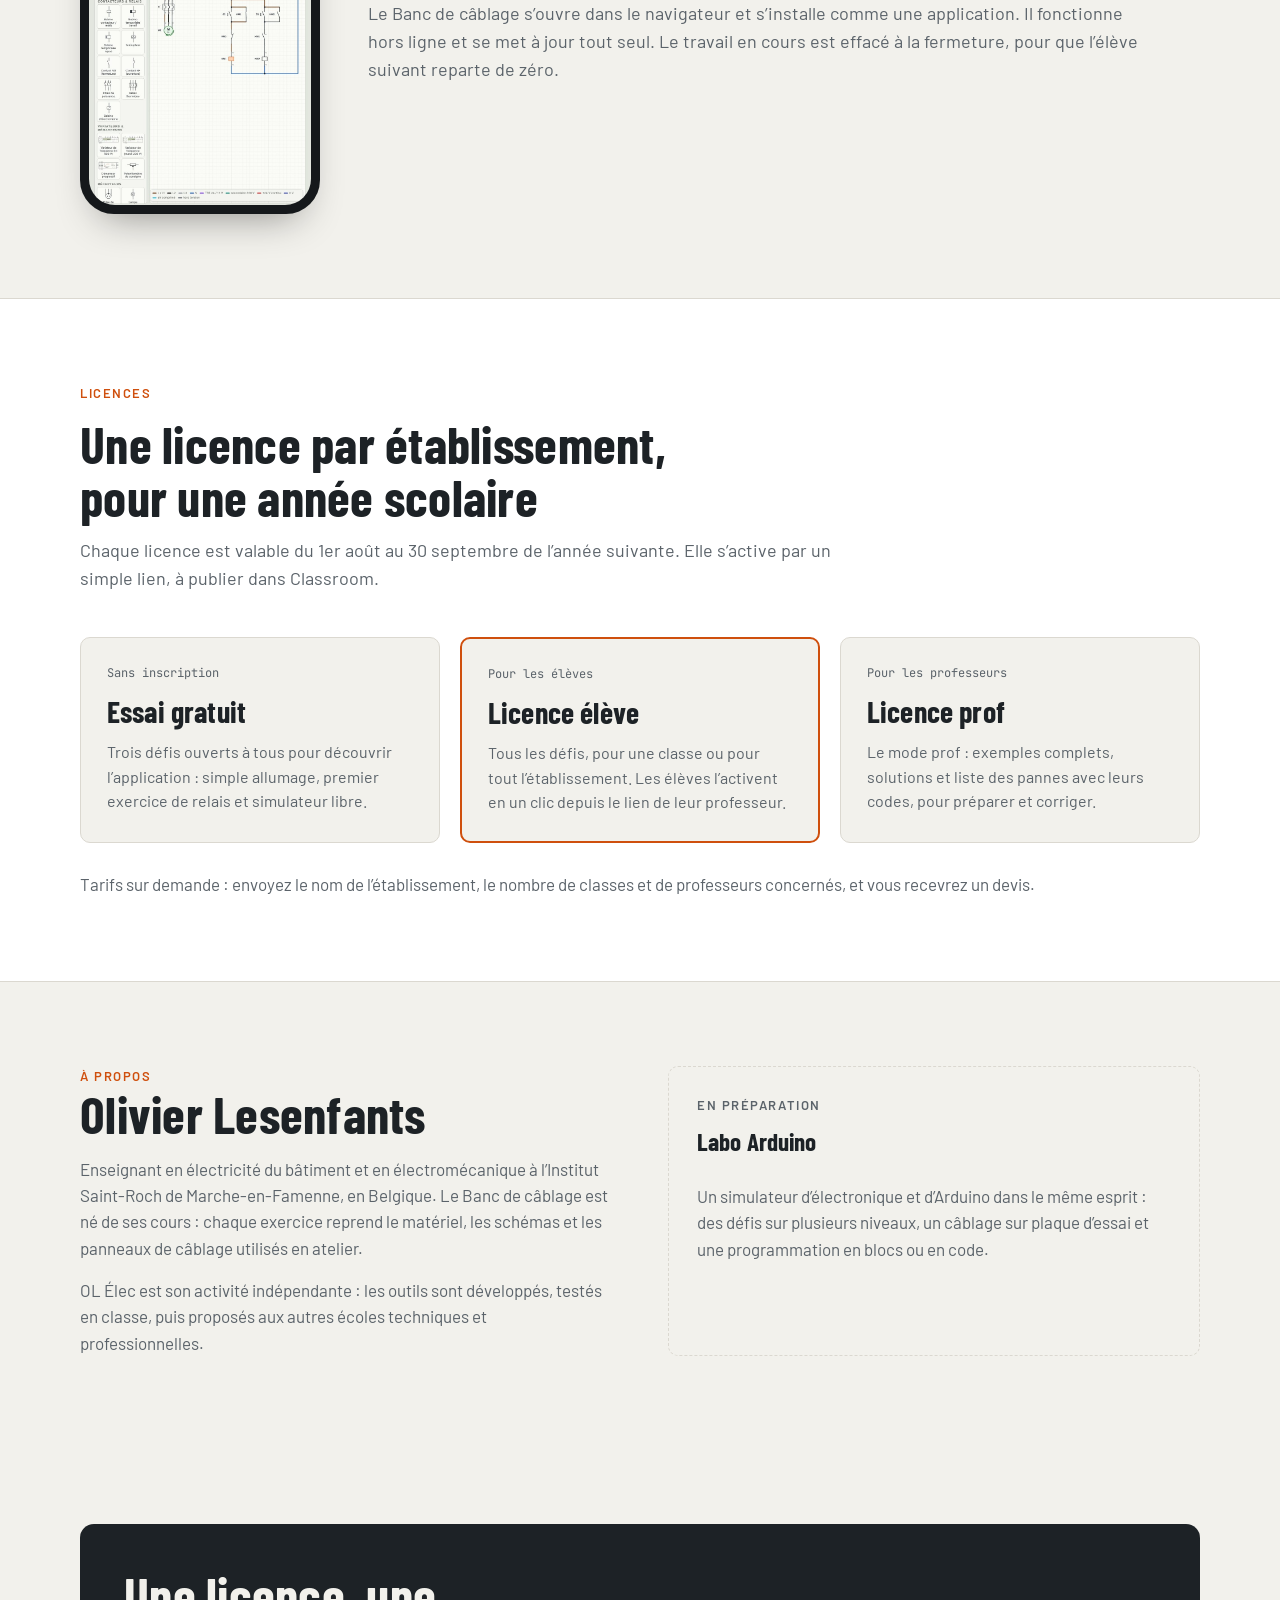
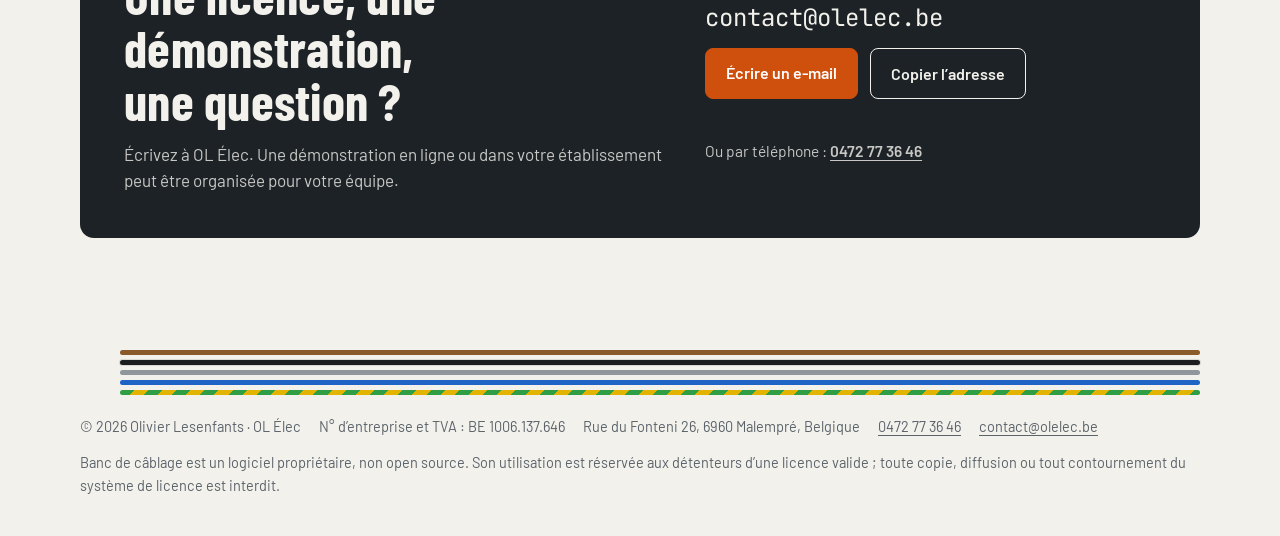
==== commit 1f5df263: "Captures : logo OL Élec à la place du logo de l'école Co-Authored-By: Claude Opus 5.5 <noreply@anthr" ====
--- a/index.html
+++ b/index.html
@@ -182,7 +182,7 @@
         <a class="btn" href="#contact">Demander une licence</a>
       </div>
     </div>
-    <div class="shot"><img src="img/direct.jpg" width="2160" height="1350" alt="Le Banc de câblage en simulation : démarrage direct d’un moteur, le moteur M1 tourne, la bobine KM1 et le voyant H1 sont alimentés."></div>
+    <div class="shot"><img src="img/direct.jpg?v=2" width="2160" height="1350" alt="Le Banc de câblage en simulation : démarrage direct d’un moteur, le moteur M1 tourne, la bobine KM1 et le voyant H1 sont alimentés."></div>
   </div>
 </div>
 
@@ -213,7 +213,7 @@
 
     <div class="rows">
       <div class="row">
-        <div class="shot"><img src="img/modele3q.jpg" width="2160" height="1350" alt="Exercice 3Q de va-et-vient câblé sur le modèle de la classe : conducteurs colorés dans les tubes entre les boîtiers, la boîte de dérivation et les points lumineux."></div>
+        <div class="shot"><img src="img/modele3q.jpg?v=2" width="2160" height="1350" alt="Exercice 3Q de va-et-vient câblé sur le modèle de la classe : conducteurs colorés dans les tubes entre les boîtiers, la boîte de dérivation et les points lumineux."></div>
         <div class="txt">
           <div class="eyebrow">Électricité du bâtiment</div>
           <h3>Du schéma de principe au câblage sur le modèle</h3>
@@ -226,7 +226,7 @@
         </div>
       </div>
       <div class="row flip">
-        <div class="shot"><img src="img/variateur.jpg" width="2160" height="1350" alt="Variateur de fréquence en simulation à 40 Hz, commandé depuis un pupitre avec un sélecteur trois positions et un potentiomètre de vitesse."></div>
+        <div class="shot"><img src="img/variateur.jpg?v=2" width="2160" height="1350" alt="Variateur de fréquence en simulation à 40 Hz, commandé depuis un pupitre avec un sélecteur trois positions et un potentiomètre de vitesse."></div>
         <div class="txt">
           <div class="eyebrow">Électromécanique et maintenance</div>
           <h3>Moteurs, variateurs et pupitres de commande</h3>
@@ -239,7 +239,7 @@
         </div>
       </div>
       <div class="row">
-        <div class="shot"><img src="img/logo.jpg" width="2160" height="1350" alt="Programmation d’un module LOGO! en schéma à contacts, à côté du schéma de commande du moteur."></div>
+        <div class="shot"><img src="img/logo.jpg?v=2" width="2160" height="1350" alt="Programmation d’un module LOGO! en schéma à contacts, à côté du schéma de commande du moteur."></div>
         <div class="txt">
           <div class="eyebrow">Automatisme</div>
           <h3>Programmer un LOGO! ou un Zelio et le voir agir</h3>
@@ -260,7 +260,7 @@
     </div>
 
     <div class="phone-row">
-      <div class="phone"><img src="img/mobile.jpg" width="780" height="1688" alt="Le Banc de câblage sur un smartphone : inversion du sens de marche en simulation."></div>
+      <div class="phone"><img src="img/mobile.jpg?v=2" width="780" height="1688" alt="Le Banc de câblage sur un smartphone : inversion du sens de marche en simulation."></div>
       <div class="sec-head">
         <div class="eyebrow">Partout</div>
         <h2>Sur Chromebook, ordinateur, tablette et smartphone</h2>
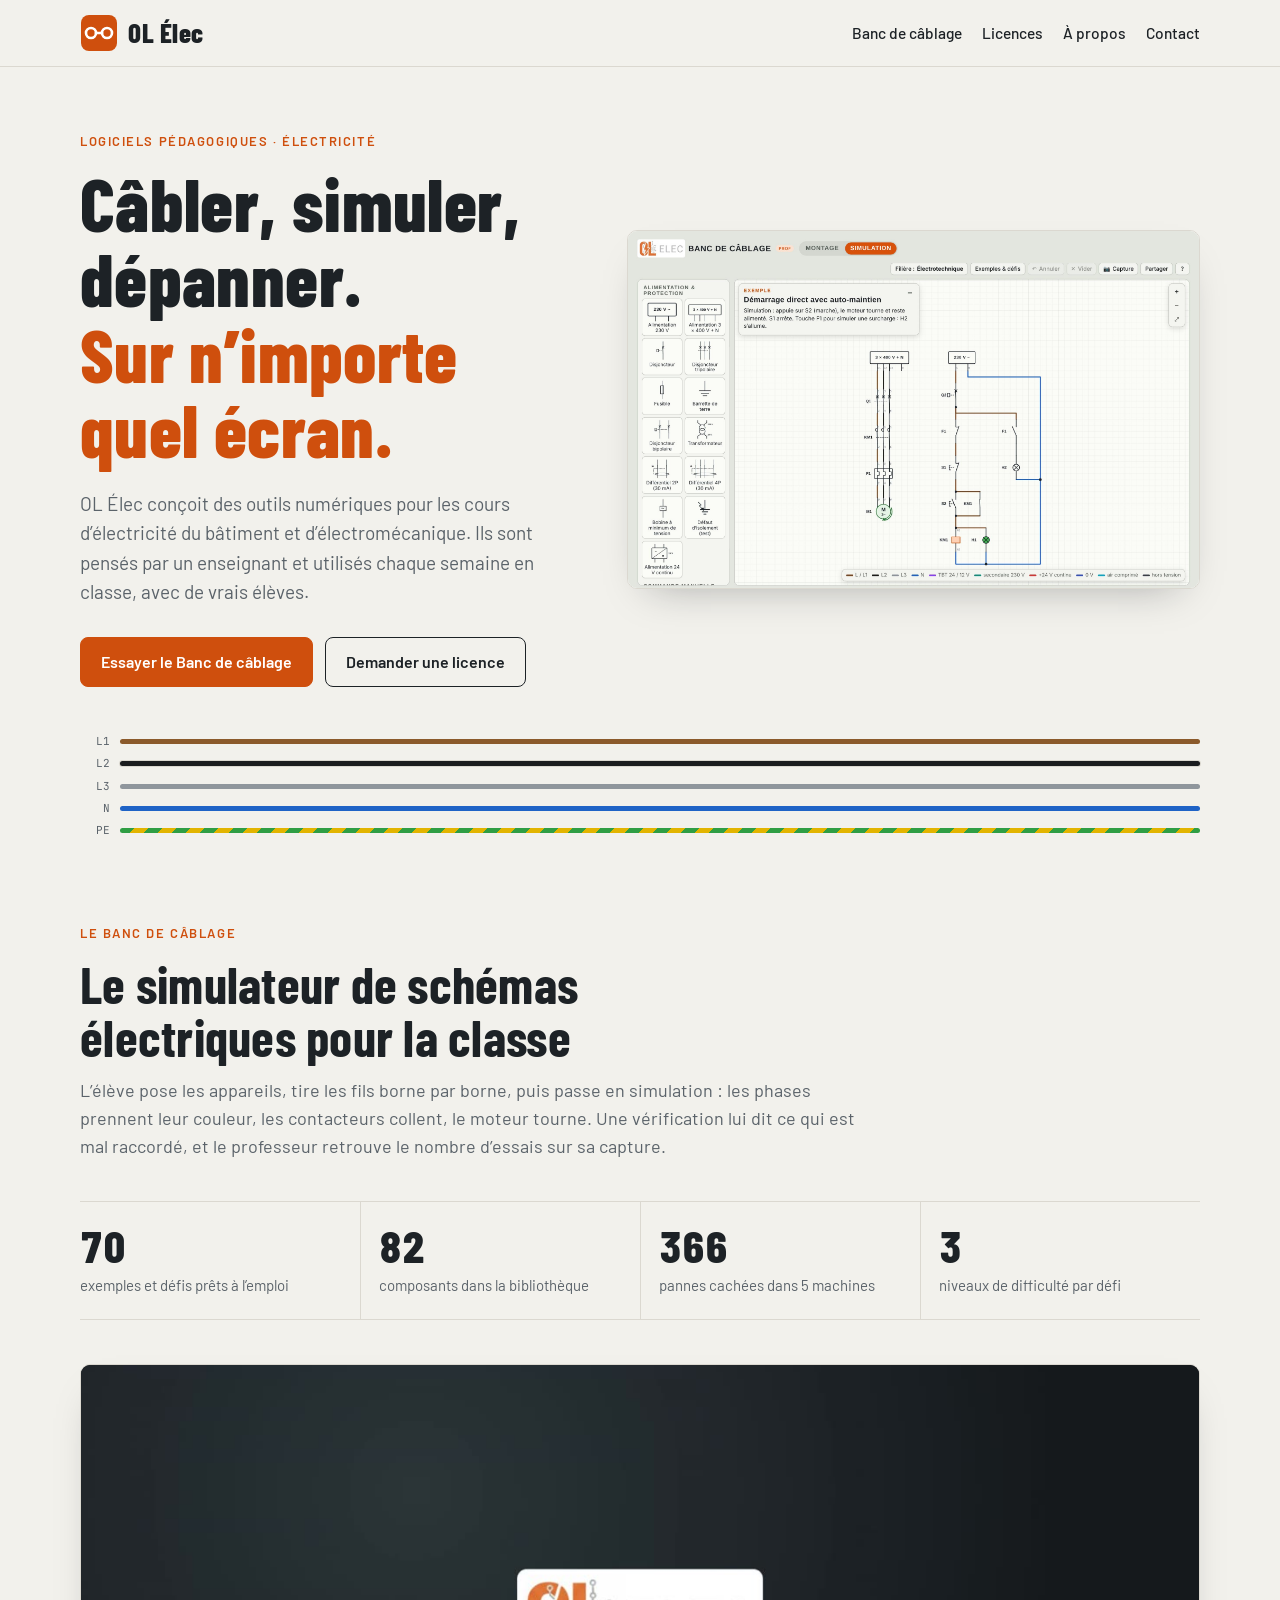
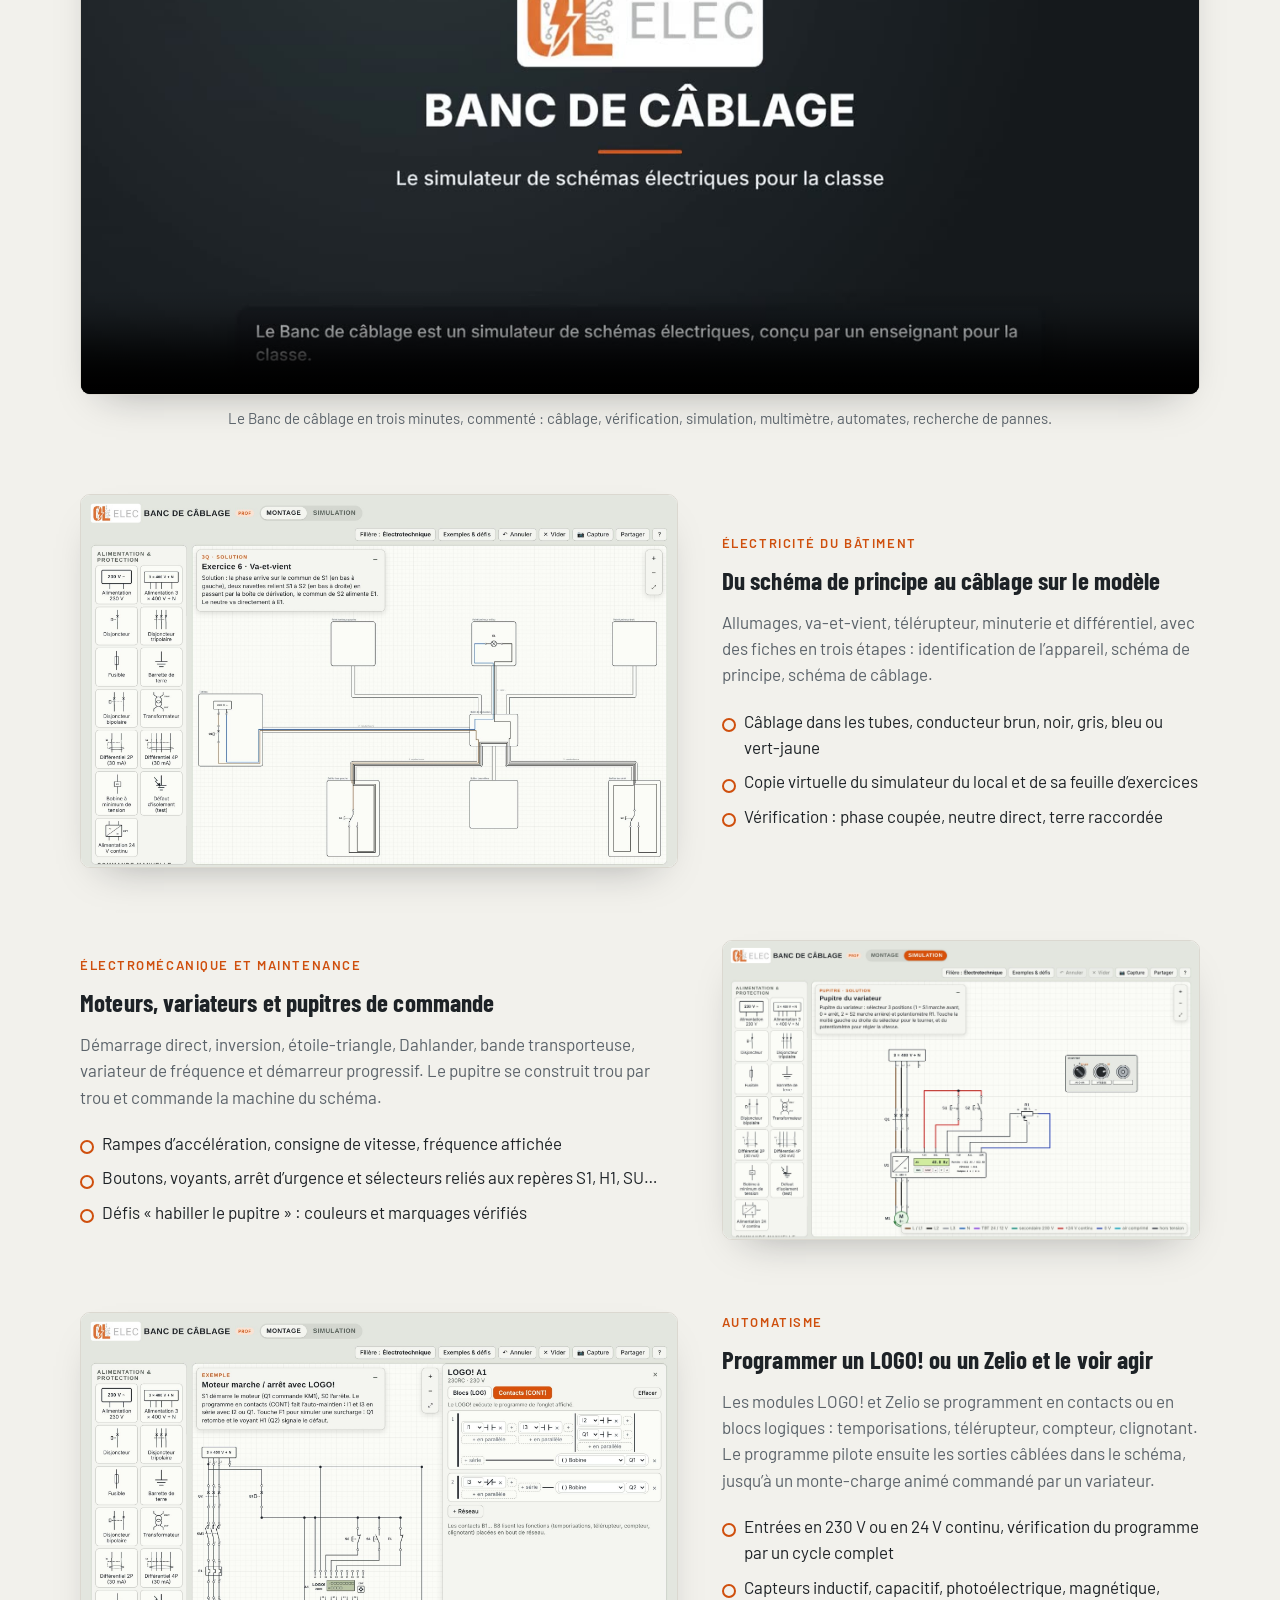
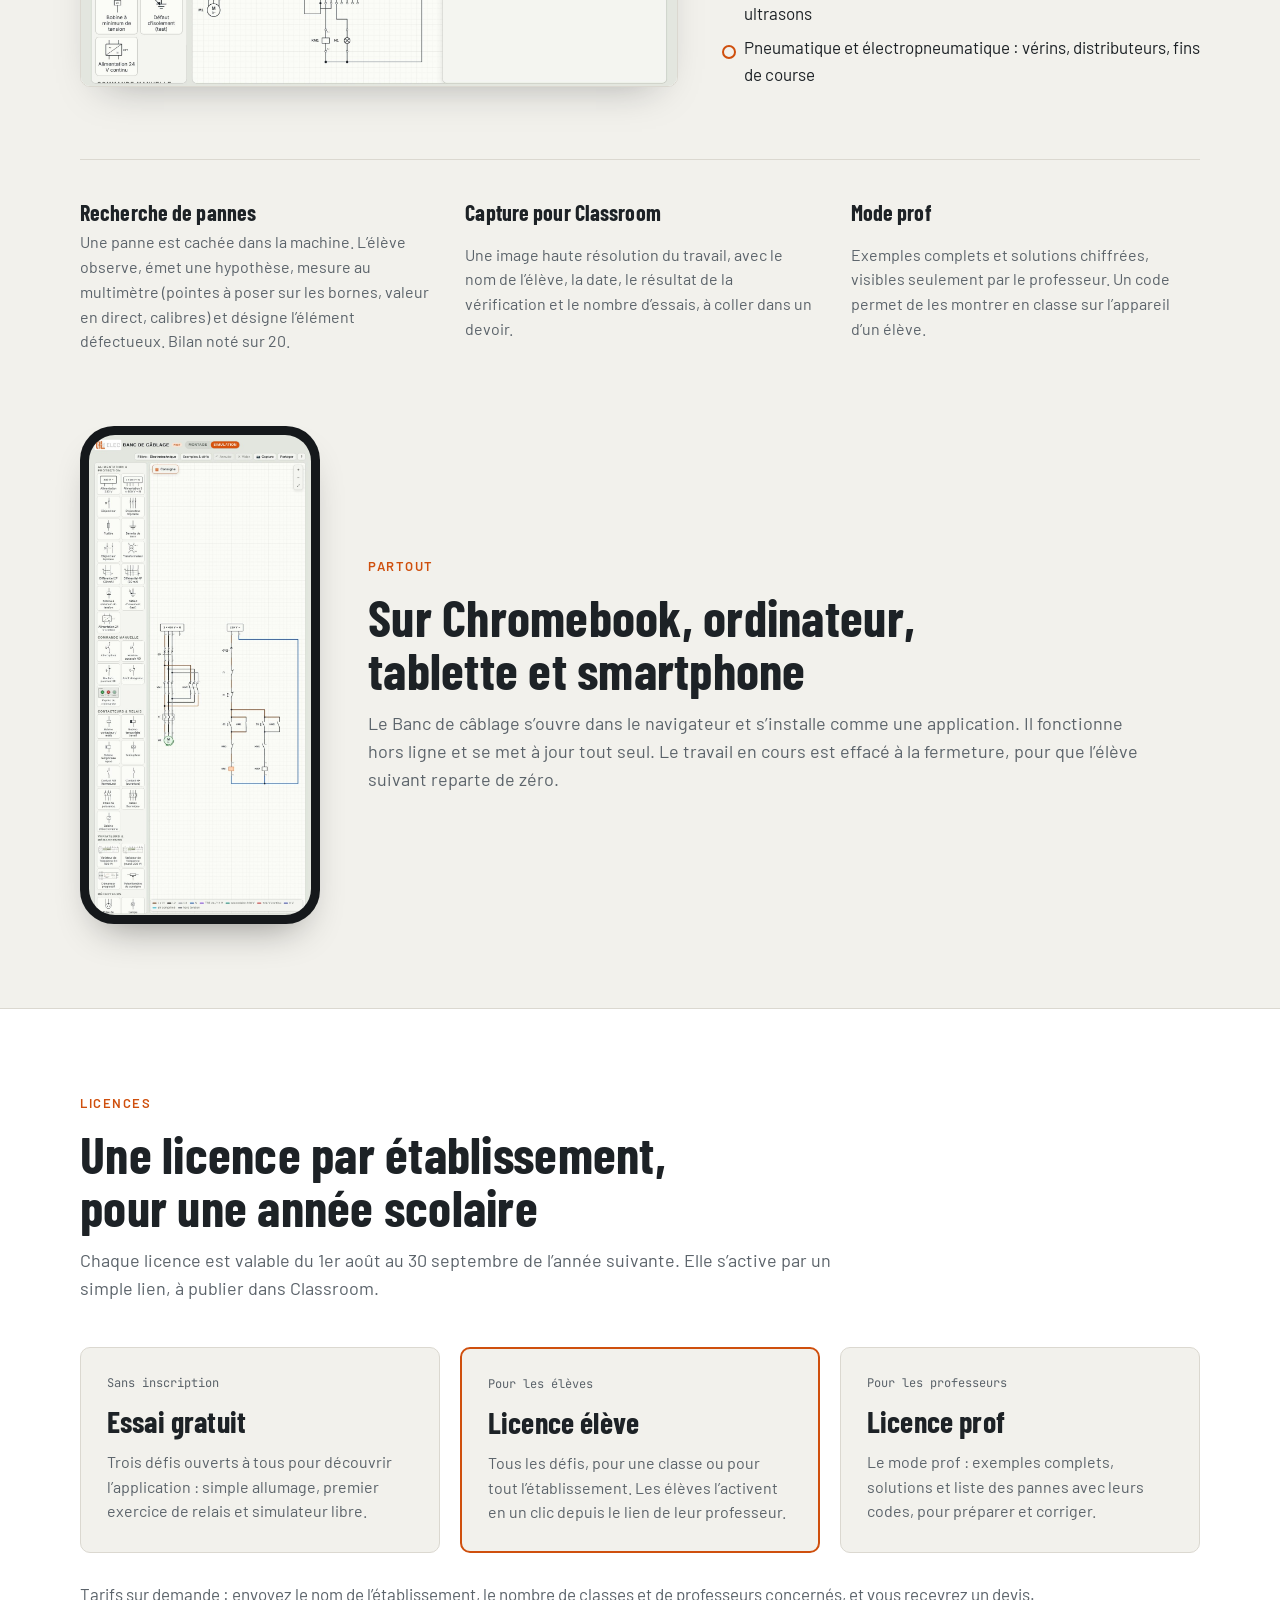
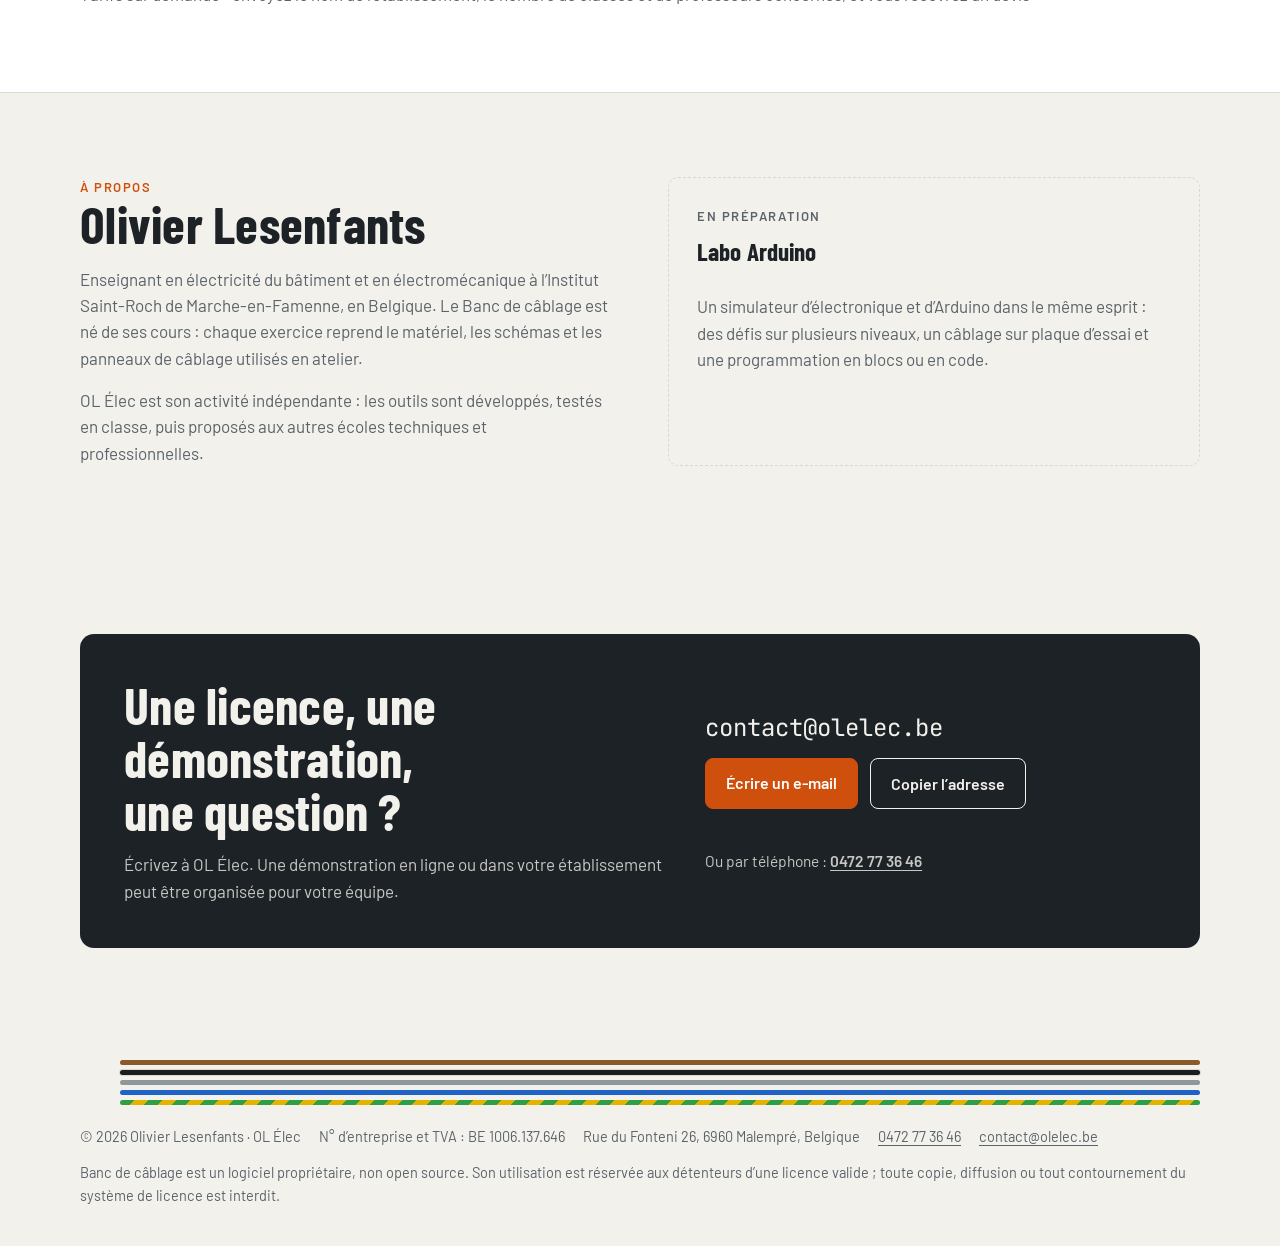
==== commit 75dc4faf: "Vidéo de présentation commentée du Banc de câblage Co-Authored-By: Claude Opus 5.5 <noreply@anthropi" ====
--- a/index.html
+++ b/index.html
@@ -88,6 +88,9 @@
 .rows{display:grid;gap:72px;margin-top:64px}
 .row{display:grid;grid-template-columns:minmax(0,1.25fr) minmax(0,1fr);gap:44px;align-items:center}
 .row.flip .shot{order:2}
+.vid{margin:44px 0 0}
+.vid video{display:block;width:100%;height:auto;background:#15191c}
+.vid figcaption{margin-top:12px;color:var(--muted);font-size:15px;text-align:center}
 .row .txt{display:grid;gap:14px;min-width:0}
 .row .txt p{color:var(--muted)}
 .ticks{list-style:none;margin:6px 0 0;padding:0;display:grid;gap:8px}
@@ -211,6 +214,11 @@
       <div class="fact"><b>3</b><span>niveaux de difficulté par défi</span></div>
     </div>
 
+    <figure class="vid">
+      <div class="shot"><video controls preload="metadata" playsinline poster="img/video-poster.jpg" width="1920" height="1080"><source src="video/banc-de-cablage.mp4" type="video/mp4">Votre navigateur ne lit pas cette vidéo : <a href="video/banc-de-cablage.mp4">téléchargez-la</a>.</video></div>
+      <figcaption>Le Banc de câblage en trois minutes, commenté : câblage, vérification, simulation, multimètre, automates, recherche de pannes.</figcaption>
+    </figure>
+
     <div class="rows">
       <div class="row">
         <div class="shot"><img src="img/modele3q.jpg?v=2" width="2160" height="1350" alt="Exercice 3Q de va-et-vient câblé sur le modèle de la classe : conducteurs colorés dans les tubes entre les boîtiers, la boîte de dérivation et les points lumineux."></div>
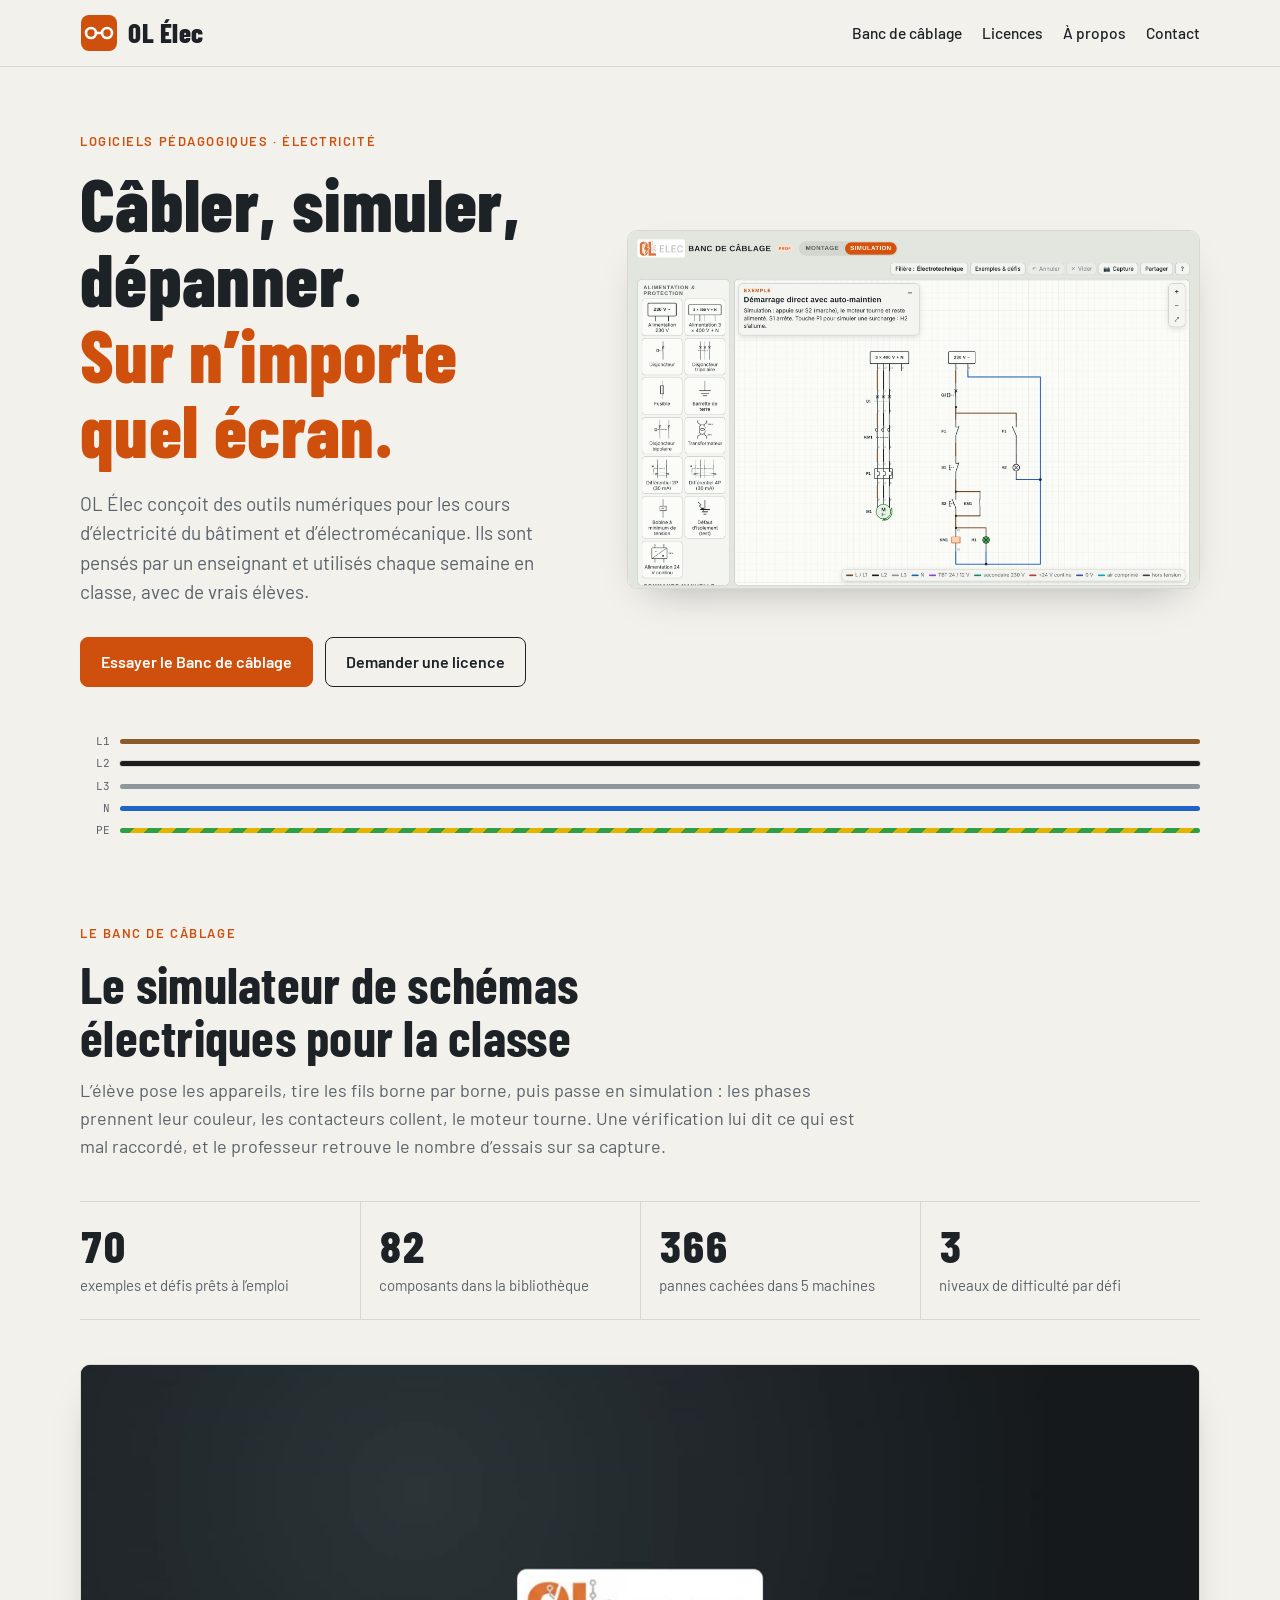
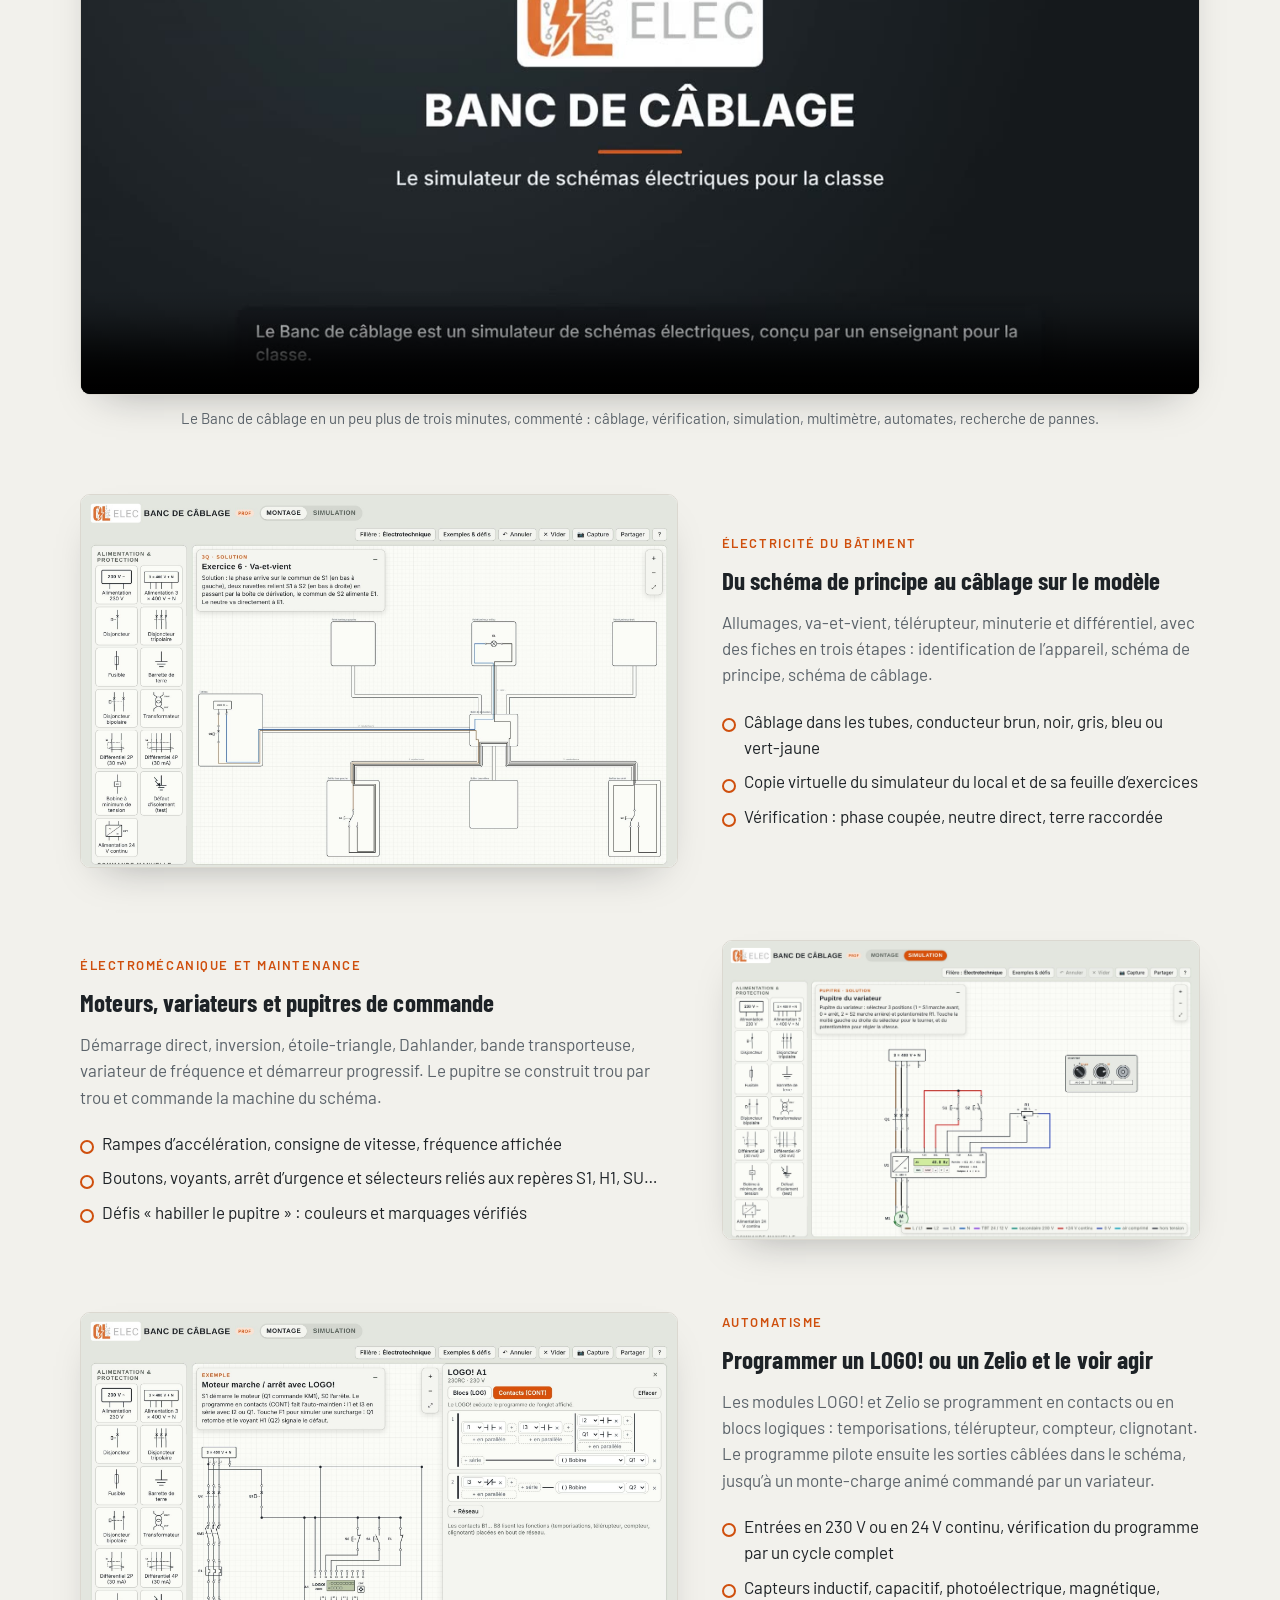
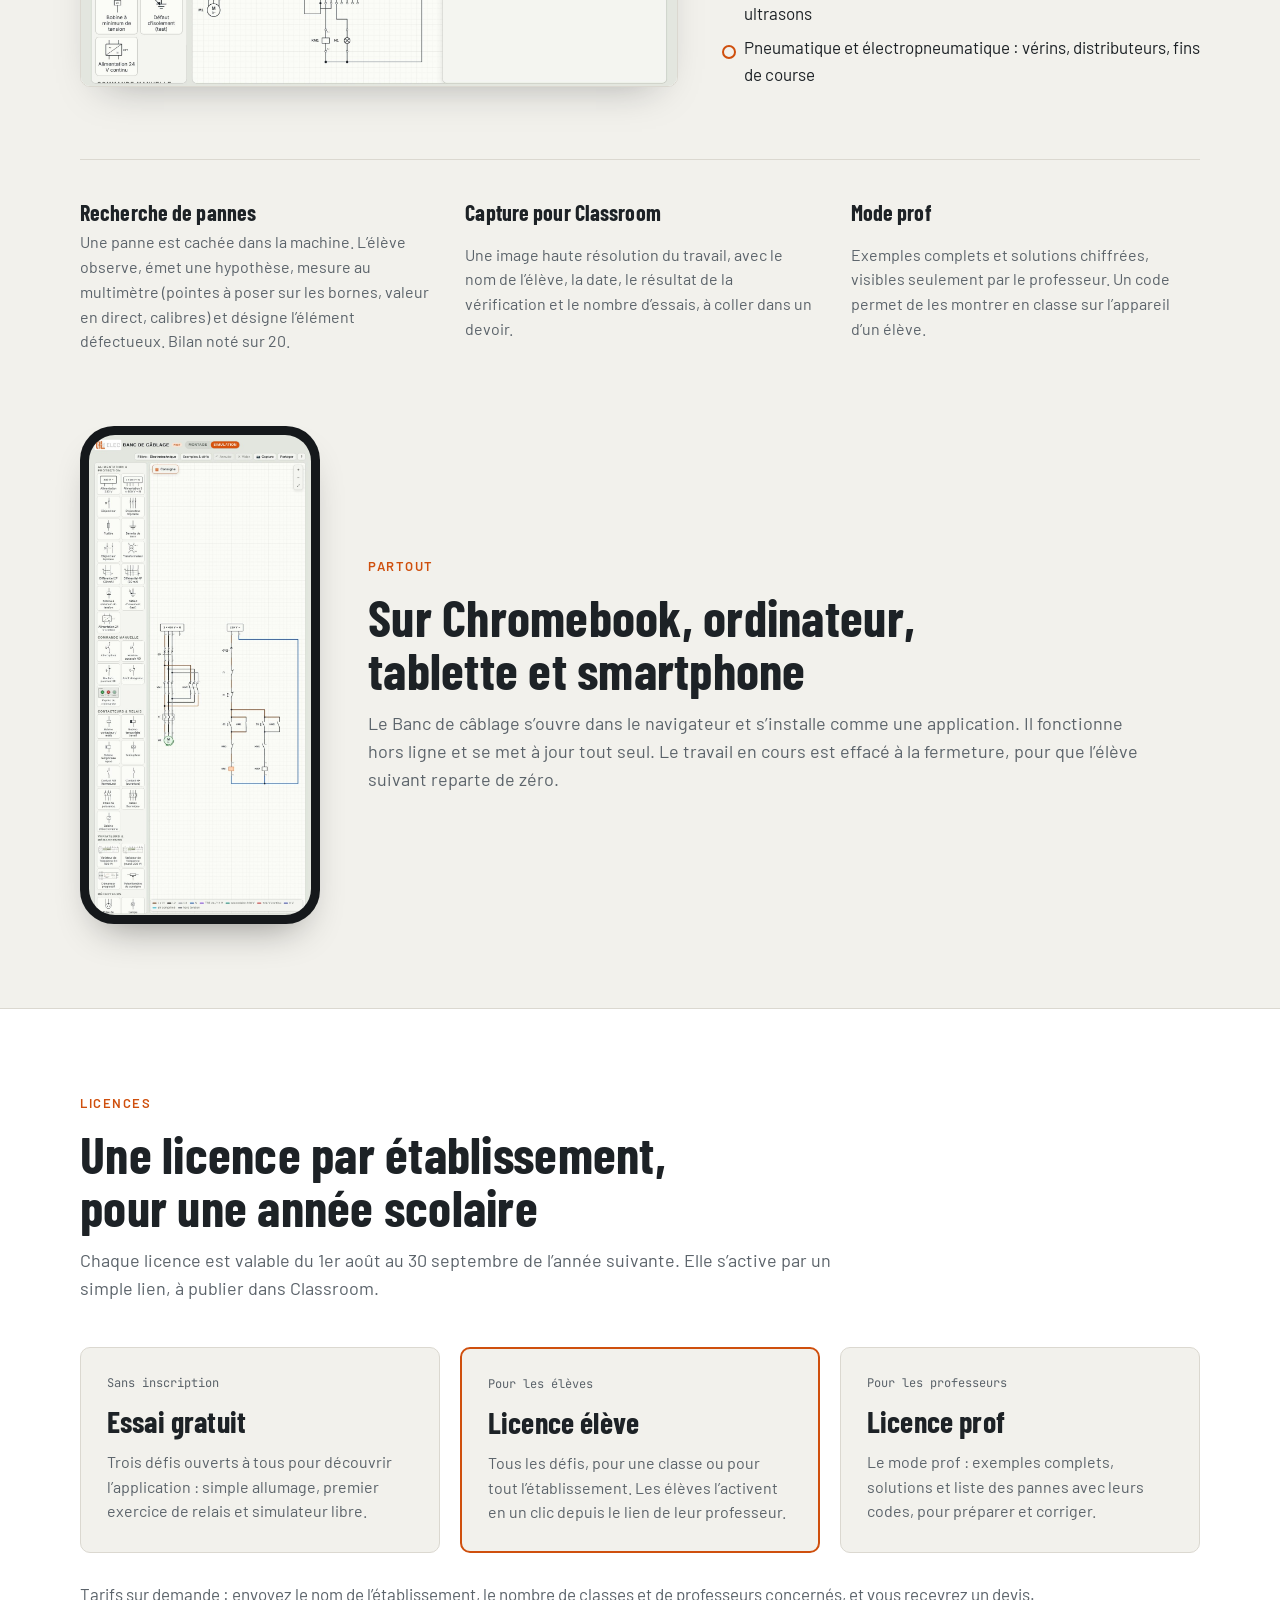
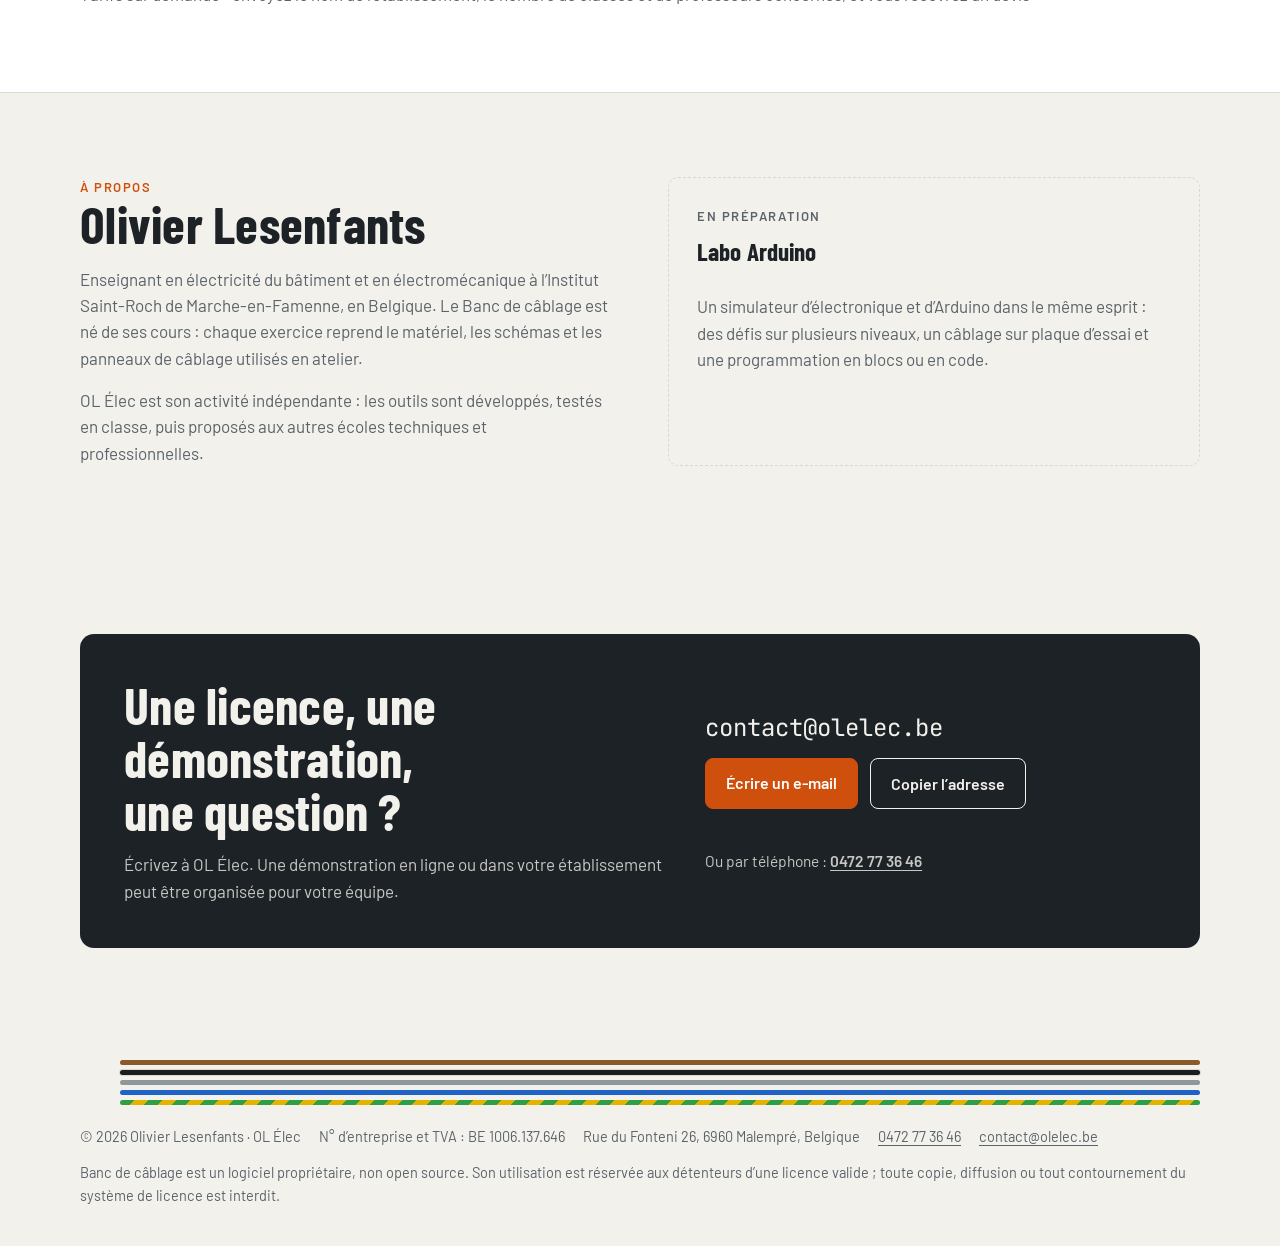
==== commit 5279d762: "Vidéo : voix plus naturelle, « septante », synchronisation corrigée Co-Authored-By: Claude Opus 5.5 " ====
--- a/index.html
+++ b/index.html
@@ -216,7 +216,7 @@
 
     <figure class="vid">
       <div class="shot"><video controls preload="metadata" playsinline poster="img/video-poster.jpg" width="1920" height="1080"><source src="video/banc-de-cablage.mp4" type="video/mp4">Votre navigateur ne lit pas cette vidéo : <a href="video/banc-de-cablage.mp4">téléchargez-la</a>.</video></div>
-      <figcaption>Le Banc de câblage en trois minutes, commenté : câblage, vérification, simulation, multimètre, automates, recherche de pannes.</figcaption>
+      <figcaption>Le Banc de câblage en un peu plus de trois minutes, commenté : câblage, vérification, simulation, multimètre, automates, recherche de pannes.</figcaption>
     </figure>
 
     <div class="rows">
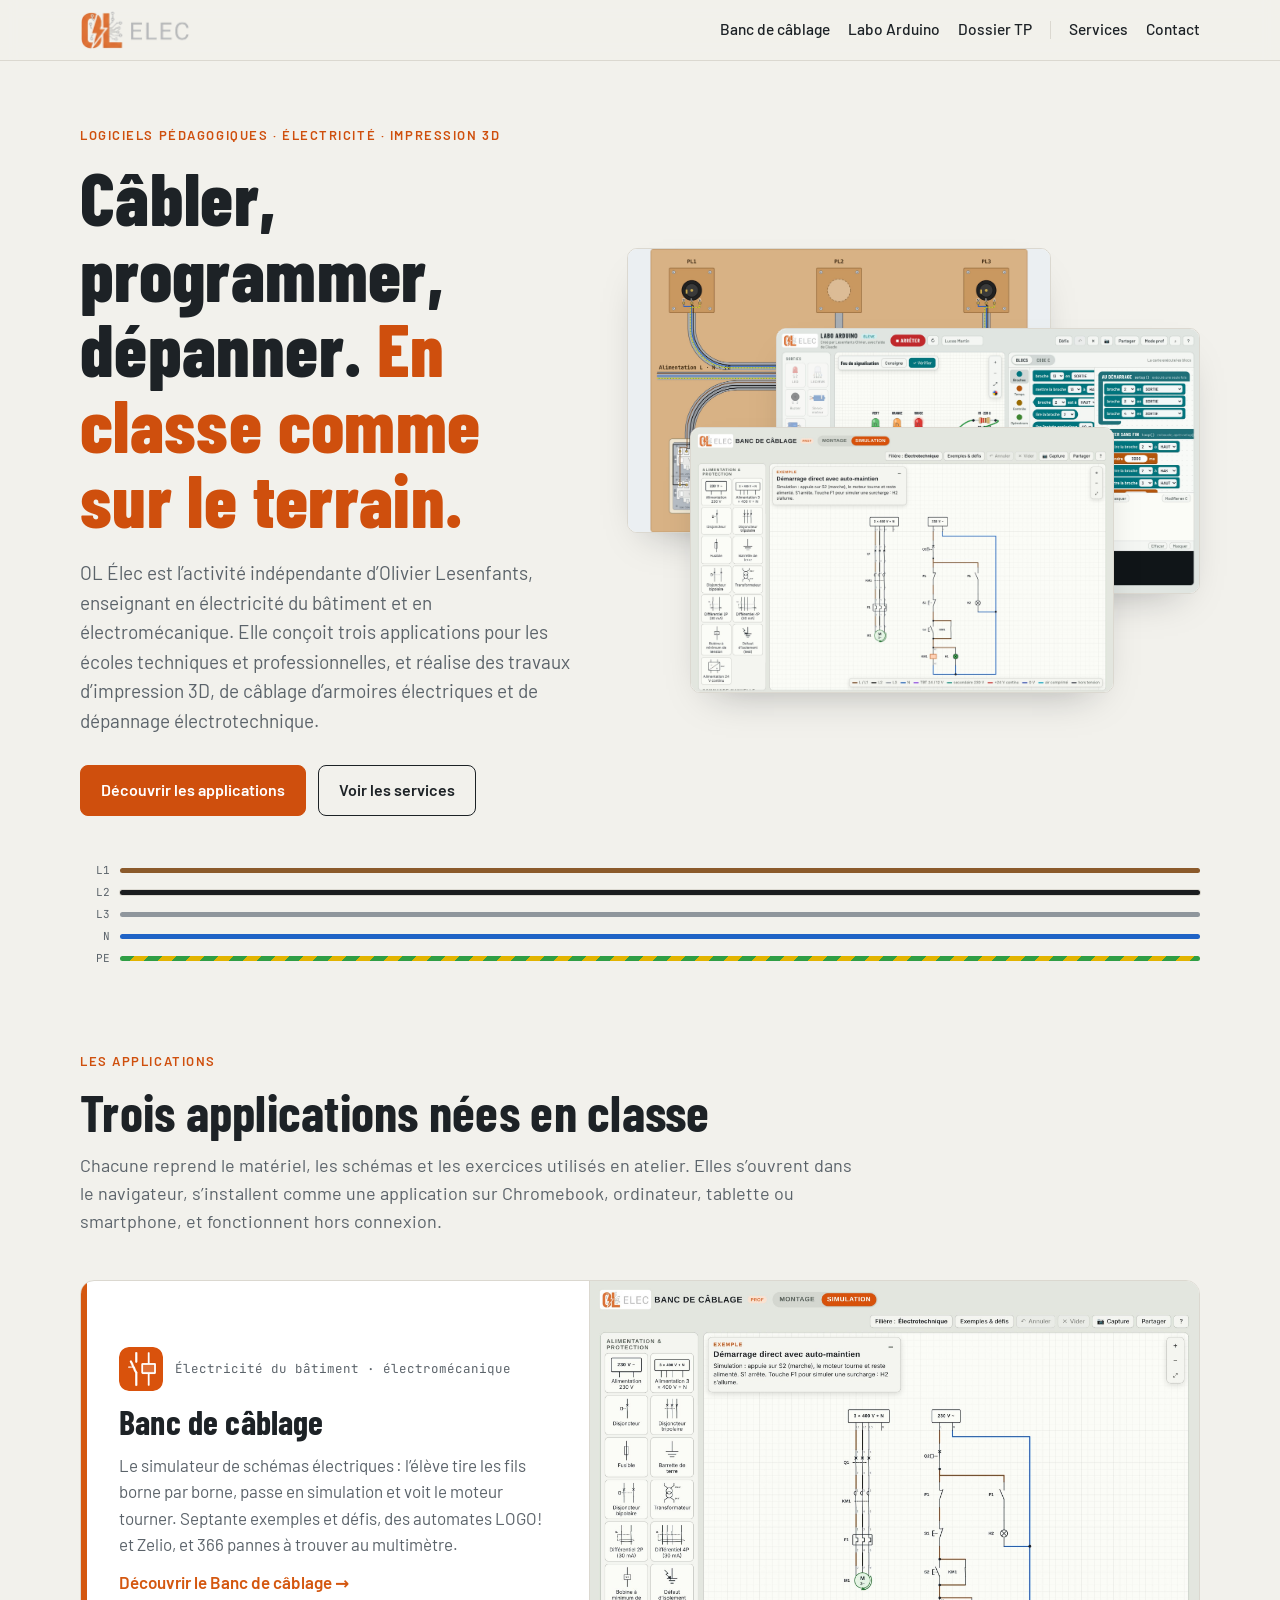
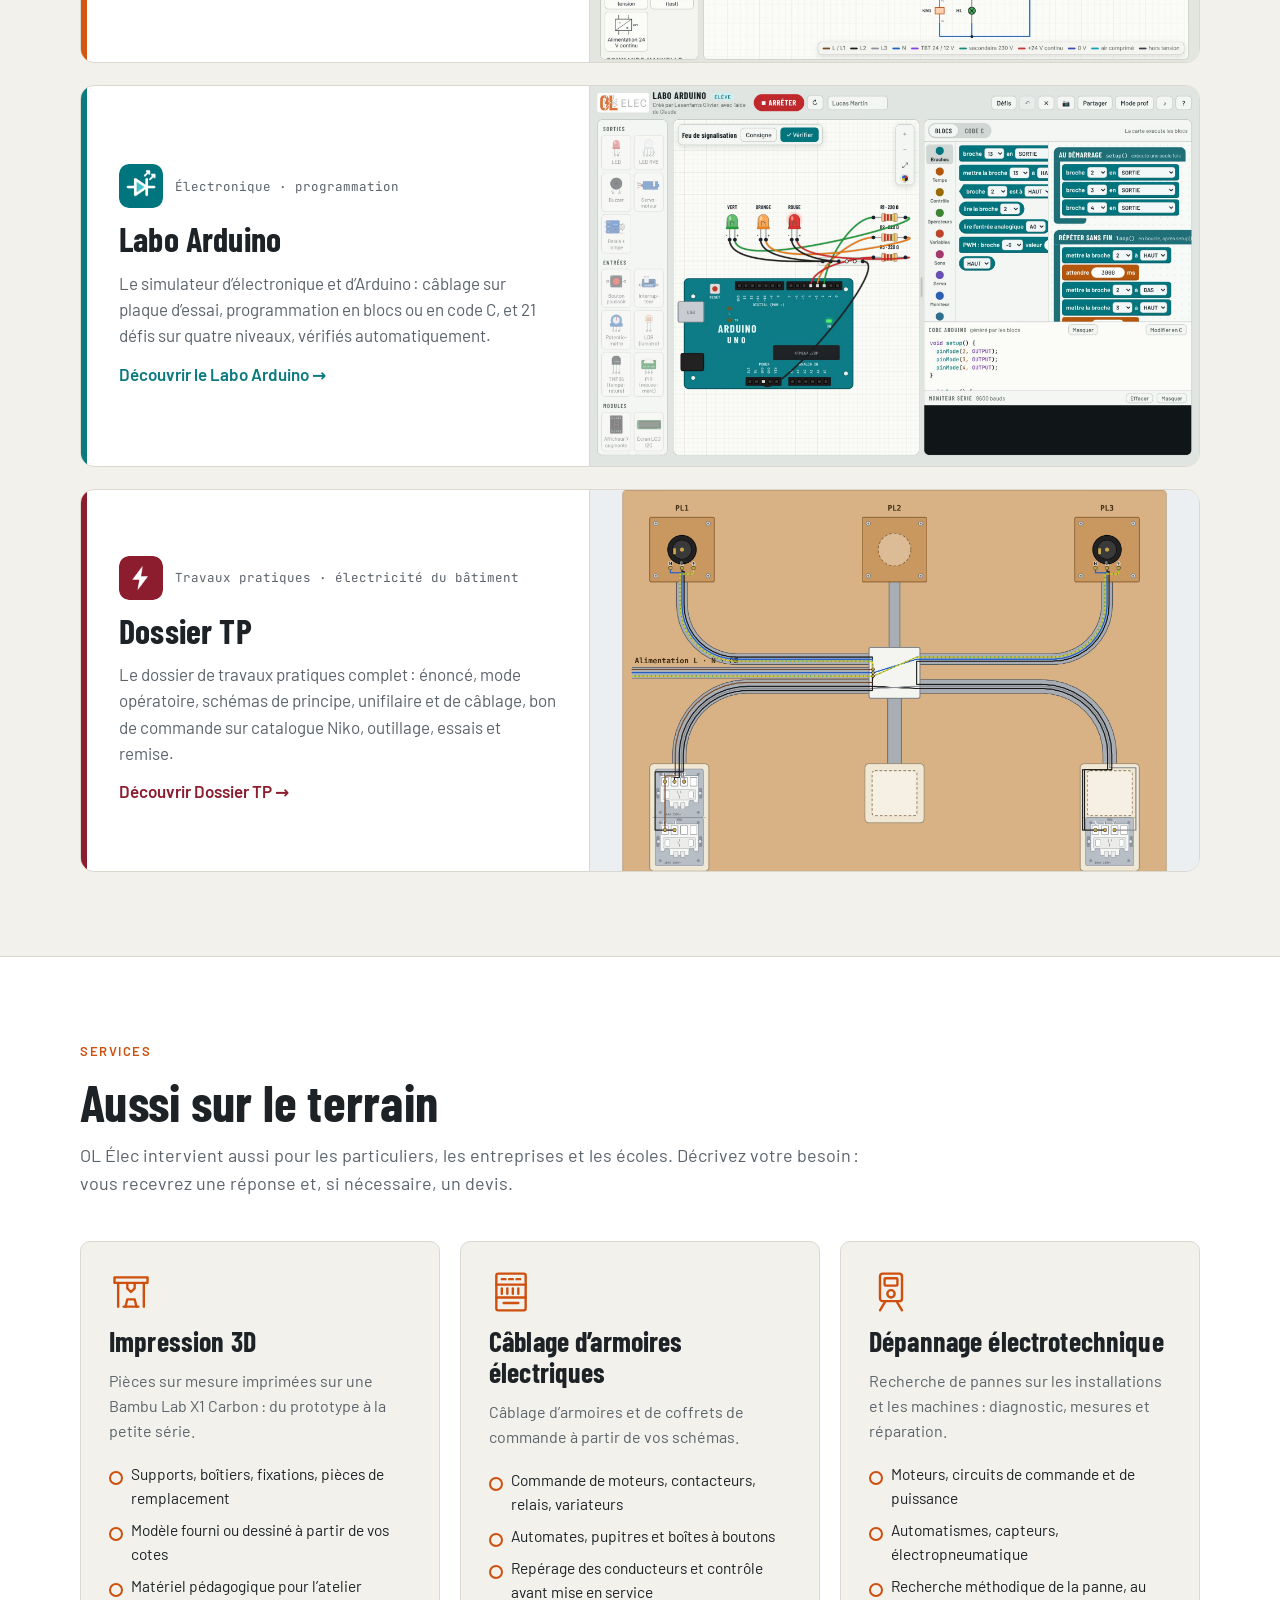
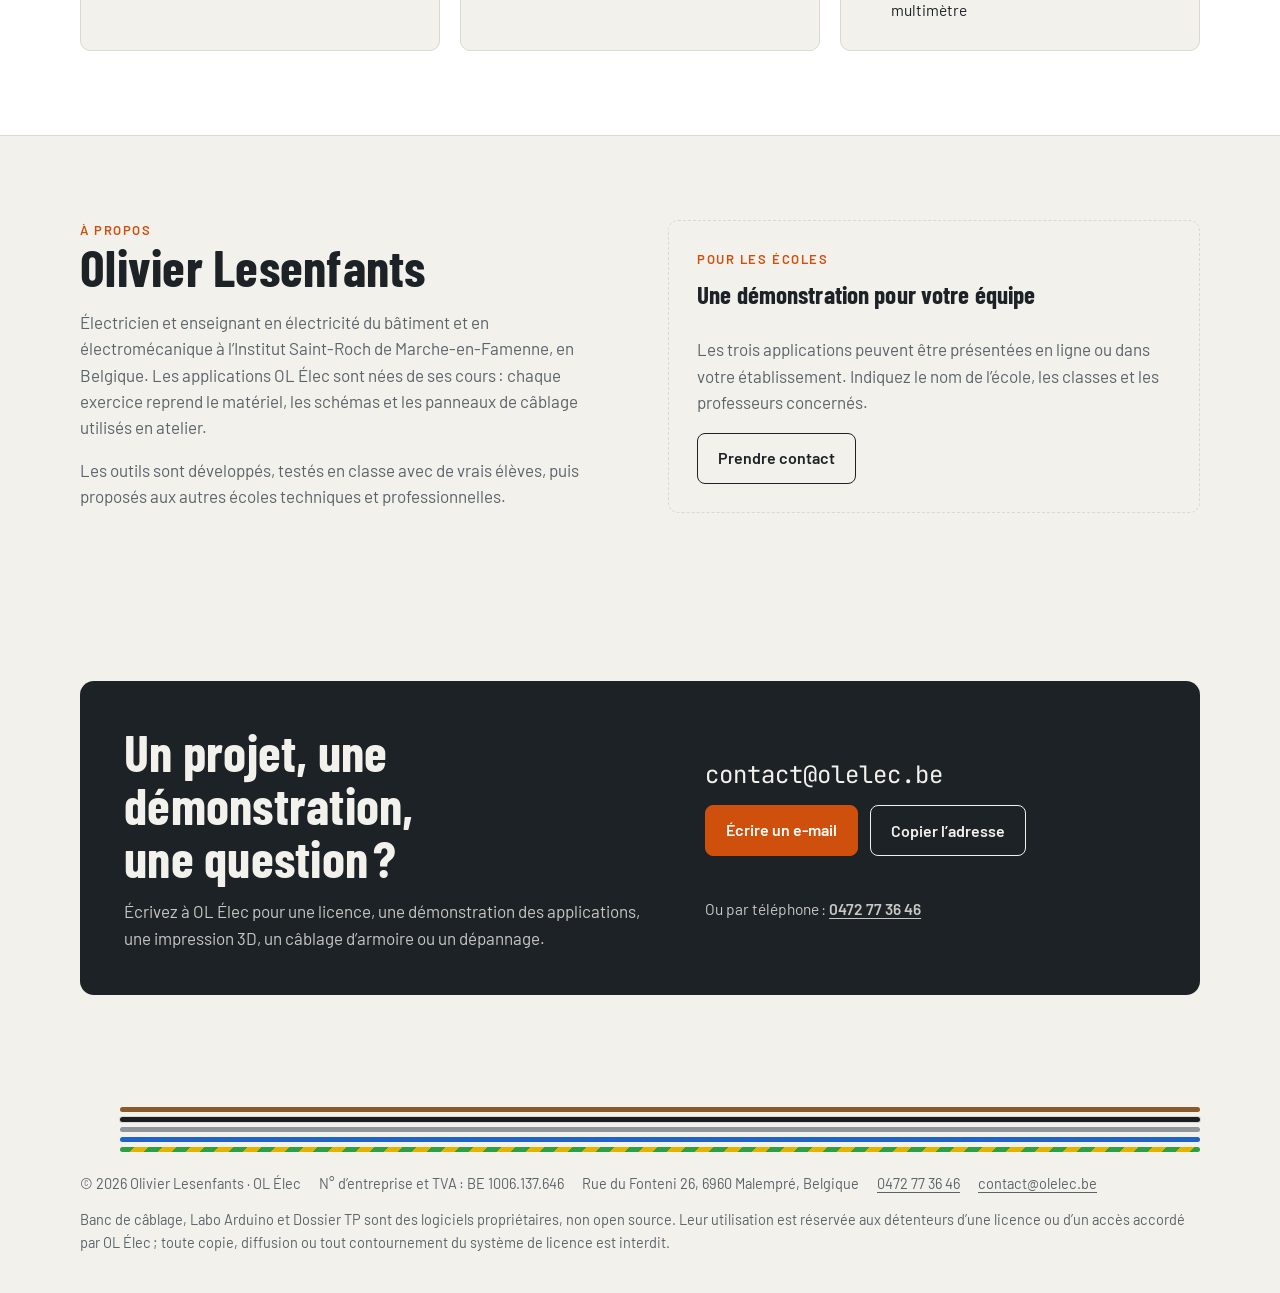
==== commit 733b8d8c: "Site en quatre pages : accueil avec services, Banc de câblage, Labo Arduino, Dossier TP Co-Authored-" ====
--- a/index.html
+++ b/index.html
@@ -1,191 +1,50 @@
 <!doctype html>
-<html lang="fr">
+<html lang="fr-BE">
 <head>
 <meta charset="utf-8">
 <meta name="viewport" content="width=device-width, initial-scale=1, viewport-fit=cover">
 <title>OL Élec</title>
-<meta name="claude:viewport-fit-sides" content="cover">
-<meta name="description" content="OL Élec conçoit des logiciels pédagogiques pour les cours d’électricité du bâtiment et d’électromécanique, dont le Banc de câblage, un simulateur de schémas électriques utilisé en classe.">
+<meta name="description" content="OL Élec : logiciels pédagogiques pour l’électricité et l’électronique (Banc de câblage, Labo Arduino, Dossier TP), impression 3D, câblage d’armoires électriques et dépannage électrotechnique.">
+<link rel="icon" type="image/png" href="img/icon-banc.png">
 <link rel="preconnect" href="https://fonts.googleapis.com">
 <link rel="preconnect" href="https://fonts.gstatic.com" crossorigin>
 <link rel="stylesheet" href="https://fonts.googleapis.com/css2?family=Barlow:wght@400;500;600&family=Barlow+Condensed:wght@600;700;800&family=JetBrains+Mono:wght@500&display=swap">
-<style>
-/* Layout: une seule colonne éditoriale ; le faisceau de conducteurs (L1 L2 L3 N PE) traverse la page sous l’en-tête et ferme le pied de page. */
-:root{
-  --bg:#f2f1ec; --surface:#ffffff; --ink:#1d2226; --muted:#5b636a; --line:#dbd8d0;
-  --accent:#cf4f0d; --accent-soft:#f9e1d2; --accent-ink:#ffffff;
-  --w-brun:#8b5a2b; --w-noir:#1b1d1f; --w-gris:#8f969c; --w-bleu:#1f63c6; --w-vert:#2f9e44; --w-jaune:#e2b400;
-  --display:'Barlow Condensed','Arial Narrow',sans-serif;
-  --body:'Barlow',system-ui,-apple-system,'Segoe UI',sans-serif;
-  --mono:'JetBrains Mono',ui-monospace,Menlo,monospace;
-  --radius:10px;
-}
-@media (prefers-color-scheme: dark){ :root:not([data-theme="light"]){
-  --bg:#141719; --surface:#1c2023; --ink:#ecebe6; --muted:#a2a8ad; --line:#2d3236;
-  --accent:#ff7a33; --accent-soft:#3a2415; --accent-ink:#1a0c04; --w-noir:#050607; --w-gris:#9aa1a7; color-scheme:dark } }
-:root[data-theme="dark"]{
-  --bg:#141719; --surface:#1c2023; --ink:#ecebe6; --muted:#a2a8ad; --line:#2d3236;
-  --accent:#ff7a33; --accent-soft:#3a2415; --accent-ink:#1a0c04; --w-noir:#050607; --w-gris:#9aa1a7; color-scheme:dark }
-
-*{box-sizing:border-box}
-html{scroll-behavior:smooth}
-@media (prefers-reduced-motion: reduce){ html{scroll-behavior:auto} *{transition:none!important;animation:none!important} }
-body{margin:0;background:var(--bg);color:var(--ink);font-family:var(--body);font-size:17px;line-height:1.55;-webkit-font-smoothing:antialiased}
-img{max-width:100%;display:block}
-a{color:var(--accent);text-underline-offset:3px}
-a:focus-visible,button:focus-visible{outline:3px solid var(--accent);outline-offset:3px;border-radius:6px}
-.wrap{max-width:1160px;margin:0 auto;padding-left:max(20px, env(safe-area-inset-left, 0px));padding-right:max(20px, env(safe-area-inset-right, 0px))}
-h1,h2,h3{font-family:var(--display);font-weight:700;line-height:1.02;letter-spacing:.005em;text-wrap:balance;margin:0}
-h2{font-size:clamp(34px,4.6vw,52px)}
-h3{font-size:25px;line-height:1.1}
-p{margin:0}
-.eyebrow{font-family:var(--body);font-weight:600;font-size:13px;letter-spacing:.12em;text-transform:uppercase;color:var(--accent)}
-.mono{font-family:var(--mono);font-size:.82em}
-
-/* en-tête */
-.top{position:sticky;top:env(safe-area-inset-top, 0px);z-index:10;background:color-mix(in srgb, var(--bg) 88%, transparent);backdrop-filter:blur(8px);border-bottom:1px solid var(--line)}
-.top .wrap{display:flex;align-items:center;justify-content:space-between;gap:16px;padding-block:12px;flex-wrap:wrap}
-.brand{display:flex;align-items:center;gap:10px;text-decoration:none;color:var(--ink)}
-.brand svg{width:38px;height:38px;flex:none}
-.brand b{font-family:var(--display);font-size:27px;font-weight:800;letter-spacing:.02em}
-.nav{display:flex;gap:20px;flex-wrap:wrap}
-.nav a{color:var(--ink);text-decoration:none;font-weight:500;font-size:15.5px}
-.nav a:hover{color:var(--accent)}
-
-/* hero */
-.hero .wrap{display:grid;grid-template-columns:minmax(0,1fr) minmax(0,1.15fr);gap:48px;align-items:center;padding-block:64px 40px}
-.hero h1{font-size:clamp(44px,5.8vw,74px);font-weight:800;margin-top:14px}
-.hero h1 em{font-style:normal;color:var(--accent)}
-.hero .lead{font-size:19px;color:var(--muted);margin-top:22px;max-width:34em}
-.ctas{display:flex;gap:12px;flex-wrap:wrap;margin-top:30px}
-.btn{display:inline-flex;align-items:center;gap:8px;padding:12px 20px;border-radius:8px;font-weight:600;font-size:16px;text-decoration:none;border:1.5px solid var(--ink);color:var(--ink);background:transparent;cursor:pointer;font-family:var(--body)}
-.btn.primary{background:var(--accent);border-color:var(--accent);color:var(--accent-ink)}
-.btn:hover{transform:translateY(-1px)}
-.shot{border-radius:var(--radius);border:1px solid var(--line);background:var(--surface);box-shadow:0 18px 40px -22px rgba(20,24,28,.35);overflow:hidden}
-.shot img{width:100%;height:auto}
-
-/* faisceau */
-.harness{padding-block:6px 0}
-.harness .wrap{display:grid;gap:5px}
-.wire{display:grid;grid-template-columns:30px 1fr;align-items:center;gap:10px}
-.wire span{font-family:var(--mono);font-size:11px;color:var(--muted);text-align:right}
-.wire i{height:5px;border-radius:3px;display:block}
-.w1 i{background:var(--w-brun)} .w2 i{background:var(--w-noir);box-shadow:0 0 0 1px var(--line)} .w3 i{background:var(--w-gris)} .w4 i{background:var(--w-bleu)}
-.w5 i{background:repeating-linear-gradient(135deg,var(--w-vert) 0 10px,var(--w-jaune) 10px 20px)}
-
-section{padding-block:84px}
-.sec-head{display:grid;gap:14px;max-width:46em}
-.sec-head p{color:var(--muted);font-size:18px}
-
-/* faits */
-.facts{display:grid;grid-template-columns:repeat(4,minmax(0,1fr));gap:0;margin-top:40px;border-top:1px solid var(--line);border-bottom:1px solid var(--line)}
-.fact{padding:22px 18px;border-left:1px solid var(--line)}
-.fact:first-child{border-left:0;padding-left:0}
-.fact b{display:block;font-family:var(--display);font-size:44px;font-weight:800;line-height:1;font-variant-numeric:tabular-nums}
-.fact span{display:block;color:var(--muted);font-size:15px;margin-top:6px}
-
-/* lignes image + texte */
-.rows{display:grid;gap:72px;margin-top:64px}
-.row{display:grid;grid-template-columns:minmax(0,1.25fr) minmax(0,1fr);gap:44px;align-items:center}
-.row.flip .shot{order:2}
-.vid{margin:44px 0 0}
-.vid video{display:block;width:100%;height:auto;background:#15191c}
-.vid figcaption{margin-top:12px;color:var(--muted);font-size:15px;text-align:center}
-.row .txt{display:grid;gap:14px;min-width:0}
-.row .txt p{color:var(--muted)}
-.ticks{list-style:none;margin:6px 0 0;padding:0;display:grid;gap:8px}
-.ticks li{padding-left:22px;position:relative}
-.ticks li::before{content:"";position:absolute;left:0;top:.62em;width:10px;height:10px;border-radius:50%;border:2px solid var(--accent)}
-
-/* aussi */
-.also{display:grid;grid-template-columns:repeat(3,minmax(0,1fr));gap:28px 36px;margin-top:72px;padding-top:40px;border-top:1px solid var(--line)}
-.also div{display:grid;gap:6px;min-width:0}
-.also h3{font-size:22px}
-.also p{color:var(--muted);font-size:16px}
-
-/* téléphone */
-.phone-row{display:grid;grid-template-columns:auto minmax(0,1fr);gap:48px;align-items:center;margin-top:72px}
-.phone{width:240px;max-width:100%;border-radius:34px;padding:9px;background:#15181b;box-shadow:0 20px 40px -20px rgba(0,0,0,.45)}
-.phone img{border-radius:26px;width:100%;height:auto}
-
-/* licences */
-.lic{background:var(--surface);border-top:1px solid var(--line);border-bottom:1px solid var(--line)}
-.plans{display:grid;grid-template-columns:repeat(3,minmax(0,1fr));gap:20px;margin-top:44px}
-.plan{border:1px solid var(--line);border-radius:var(--radius);padding:26px;display:grid;gap:12px;align-content:start;background:var(--bg)}
-.plan.key{border:2px solid var(--accent)}
-.plan .tag{font-family:var(--mono);font-size:12px;color:var(--muted)}
-.plan h3{font-size:30px}
-.plan p{color:var(--muted);font-size:16px}
-.note{margin-top:28px;color:var(--muted)}
-
-/* à propos */
-.about .wrap{display:grid;grid-template-columns:minmax(0,1fr) minmax(0,1fr);gap:56px}
-.about p{color:var(--muted);margin-top:16px}
-.soon{border:1px dashed var(--line);border-radius:var(--radius);padding:28px;display:grid;gap:12px;align-content:start}
-.soon .eyebrow{color:var(--muted)}
-
-/* contact */
-.contact .box{display:grid;grid-template-columns:minmax(0,1.2fr) minmax(0,1fr);gap:40px;align-items:center;border-radius:14px;padding:44px;background:var(--ink);color:var(--bg)}
-.contact h2{color:var(--bg)}
-.contact p{opacity:.8;margin-top:14px}
-.mail{display:grid;gap:12px;justify-items:start}
-.mail code{font-family:var(--mono);font-size:clamp(18px,2.2vw,24px);user-select:all;word-break:break-all}
-.mail .btn{border-color:var(--bg);color:var(--bg)}
-.mail .btn.primary{background:var(--accent);border-color:var(--accent);color:var(--accent-ink)}
-.copied{font-size:14px;opacity:.85;min-height:1.2em}
-.mail .tel{margin:0;font-size:15.5px}
-.mail .tel a{color:inherit;font-weight:600}
-
-footer{padding-block:28px 40px;color:var(--muted);font-size:14.5px}
-footer .wrap{display:grid;gap:14px}
-footer .legal{display:flex;flex-wrap:wrap;gap:6px 18px}
-footer .legal a{color:inherit}
-
-@media (max-width:900px){
-  .hero .wrap,.row,.about .wrap,.contact .box{grid-template-columns:minmax(0,1fr)}
-  .row.flip .shot{order:0}
-  .also,.plans{grid-template-columns:minmax(0,1fr)}
-  .facts{grid-template-columns:repeat(2,minmax(0,1fr))}
-  .fact:nth-child(3){border-left:0;padding-left:0}
-  .fact:nth-child(n+3){border-top:1px solid var(--line)}
-  .phone-row{grid-template-columns:minmax(0,1fr)}
-  .phone{margin:0 auto}
-  section{padding-block:60px}
-  .contact .box{padding:28px}
-}
-@media (max-width:520px){ .nav{gap:14px} .nav a{font-size:14.5px} .hero .wrap{padding-block:40px 28px} }
-</style>
+<link rel="stylesheet" href="css/site.css?v=3">
 </head>
-<body>
+<body class="">
 
 <header class="top">
   <div class="wrap">
-    <a class="brand" href="#" aria-label="OL Élec, accueil">
-      <svg viewBox="0 0 38 38" aria-hidden="true"><rect x="1" y="1" width="36" height="36" rx="8" fill="var(--accent)"/><circle cx="11" cy="19" r="5" fill="none" stroke="var(--accent-ink)" stroke-width="2.6"/><circle cx="27" cy="19" r="5" fill="none" stroke="var(--accent-ink)" stroke-width="2.6"/><path d="M16 19h6" stroke="var(--accent-ink)" stroke-width="2.6" stroke-linecap="round"/></svg>
-      <b>OL Élec</b>
-    </a>
-    <nav class="nav" aria-label="Sections">
-      <a href="#banc">Banc de câblage</a>
-      <a href="#licences">Licences</a>
-      <a href="#apropos">À propos</a>
+    <a class="brand" href="index.html" aria-label="OL Élec, page d’accueil"><img src="img/olelec-logo.png?v=3" width="447" height="162" alt="OL Élec"></a>
+    <nav class="nav" aria-label="Pages">
+      <a href="banc-de-cablage.html">Banc de câblage</a>
+      <a href="labo-arduino.html">Labo Arduino</a>
+      <a href="dossier-tp.html">Dossier TP</a>
+      <span class="sep" aria-hidden="true"></span>
+      <a href="index.html#services">Services</a>
       <a href="#contact">Contact</a>
     </nav>
   </div>
 </header>
 
 <main>
+
 <div class="hero">
   <div class="wrap">
     <div>
-      <div class="eyebrow">Logiciels pédagogiques · électricité</div>
-      <h1>Câbler, simuler, dépanner. <em>Sur n’importe quel écran.</em></h1>
-      <p class="lead">OL Élec conçoit des outils numériques pour les cours d’électricité du bâtiment et d’électromécanique. Ils sont pensés par un enseignant et utilisés chaque semaine en classe, avec de vrais élèves.</p>
+      <div class="eyebrow">Logiciels pédagogiques · électricité · impression 3D</div>
+      <h1>Câbler, programmer, dépanner. <em>En classe comme sur le terrain.</em></h1>
+      <p class="lead">OL Élec est l’activité indépendante d’Olivier Lesenfants, enseignant en électricité du bâtiment et en électromécanique. Elle conçoit trois applications pour les écoles techniques et professionnelles, et réalise des travaux d’impression 3D, de câblage d’armoires électriques et de dépannage électrotechnique.</p>
       <div class="ctas">
-        <a class="btn primary" href="https://olivier7887.github.io/banc-de-cablage/" target="_blank" rel="noopener">Essayer le Banc de câblage</a>
-        <a class="btn" href="#contact">Demander une licence</a>
-      </div>
-    </div>
-    <div class="shot"><img src="img/direct.jpg?v=2" width="2160" height="1350" alt="Le Banc de câblage en simulation : démarrage direct d’un moteur, le moteur M1 tourne, la bobine KM1 et le voyant H1 sont alimentés."></div>
+        <a class="btn primary" href="#apps">Découvrir les applications</a>
+        <a class="btn" href="#services">Voir les services</a>
+      </div>
+    </div>
+    <div class="stack" aria-hidden="true">
+      <div class="shot s1"><img src="img/dossier-cablage.jpg" width="2160" height="1446" alt=""></div>
+      <div class="shot s2"><img src="img/labo-blocs.jpg" width="2160" height="1350" alt=""></div>
+      <div class="shot s3"><img src="img/direct.jpg?v=2" width="2160" height="1350" alt=""></div>
+    </div>
   </div>
 </div>
 
@@ -199,110 +58,84 @@
   </div>
 </div>
 
-<section id="banc">
+<section id="apps">
   <div class="wrap">
     <div class="sec-head">
-      <div class="eyebrow">Le Banc de câblage</div>
-      <h2>Le simulateur de schémas électriques pour la classe</h2>
-      <p>L’élève pose les appareils, tire les fils borne par borne, puis passe en simulation : les phases prennent leur couleur, les contacteurs collent, le moteur tourne. Une vérification lui dit ce qui est mal raccordé, et le professeur retrouve le nombre d’essais sur sa capture.</p>
-    </div>
-
-    <div class="facts">
-      <div class="fact"><b>70</b><span>exemples et défis prêts à l’emploi</span></div>
-      <div class="fact"><b>82</b><span>composants dans la bibliothèque</span></div>
-      <div class="fact"><b>366</b><span>pannes cachées dans 5 machines</span></div>
-      <div class="fact"><b>3</b><span>niveaux de difficulté par défi</span></div>
-    </div>
-
-    <figure class="vid">
-      <div class="shot"><video controls preload="metadata" playsinline poster="img/video-poster.jpg" width="1920" height="1080"><source src="video/banc-de-cablage.mp4" type="video/mp4">Votre navigateur ne lit pas cette vidéo : <a href="video/banc-de-cablage.mp4">téléchargez-la</a>.</video></div>
-      <figcaption>Le Banc de câblage en un peu plus de trois minutes, commenté : câblage, vérification, simulation, multimètre, automates, recherche de pannes.</figcaption>
-    </figure>
-
-    <div class="rows">
-      <div class="row">
-        <div class="shot"><img src="img/modele3q.jpg?v=2" width="2160" height="1350" alt="Exercice 3Q de va-et-vient câblé sur le modèle de la classe : conducteurs colorés dans les tubes entre les boîtiers, la boîte de dérivation et les points lumineux."></div>
+      <div class="eyebrow">Les applications</div>
+      <h2>Trois applications nées en classe</h2>
+      <p>Chacune reprend le matériel, les schémas et les exercices utilisés en atelier. Elles s’ouvrent dans le navigateur, s’installent comme une application sur Chromebook, ordinateur, tablette ou smartphone, et fonctionnent hors connexion.</p>
+    </div>
+    <div class="apps">
+      <a class="app-card c-banc" href="banc-de-cablage.html">
         <div class="txt">
-          <div class="eyebrow">Électricité du bâtiment</div>
-          <h3>Du schéma de principe au câblage sur le modèle</h3>
-          <p>Allumages, va-et-vient, télérupteur, minuterie et différentiel, avec des fiches en trois étapes : identification de l’appareil, schéma de principe, schéma de câblage.</p>
-          <ul class="ticks">
-            <li>Câblage dans les tubes, conducteur brun, noir, gris, bleu ou vert-jaune</li>
-            <li>Copie virtuelle du simulateur du local et de sa feuille d’exercices</li>
-            <li>Vérification : phase coupée, neutre direct, terre raccordée</li>
-          </ul>
-        </div>
-      </div>
-      <div class="row flip">
-        <div class="shot"><img src="img/variateur.jpg?v=2" width="2160" height="1350" alt="Variateur de fréquence en simulation à 40 Hz, commandé depuis un pupitre avec un sélecteur trois positions et un potentiomètre de vitesse."></div>
+          <div class="app-id"><img src="img/icon-banc.png" width="128" height="128" alt=""><span class="who">Électricité du bâtiment · électromécanique</span></div>
+          <h3>Banc de câblage</h3>
+          <p>Le simulateur de schémas électriques : l’élève tire les fils borne par borne, passe en simulation et voit le moteur tourner. Septante exemples et défis, des automates LOGO! et Zelio, et 366 pannes à trouver au multimètre.</p>
+          <span class="go">Découvrir le Banc de câblage →</span>
+        </div>
+        <div class="pic"><img src="img/direct.jpg?v=2" width="2160" height="1350" alt="Le Banc de câblage en simulation : démarrage direct d’un moteur."></div>
+      </a>
+      <a class="app-card c-labo" href="labo-arduino.html">
         <div class="txt">
-          <div class="eyebrow">Électromécanique et maintenance</div>
-          <h3>Moteurs, variateurs et pupitres de commande</h3>
-          <p>Démarrage direct, inversion, étoile-triangle, Dahlander, bande transporteuse, variateur de fréquence et démarreur progressif. Le pupitre se construit trou par trou et commande la machine du schéma.</p>
-          <ul class="ticks">
-            <li>Rampes d’accélération, consigne de vitesse, fréquence affichée</li>
-            <li>Boutons, voyants, arrêt d’urgence et sélecteurs reliés aux repères S1, H1, SU…</li>
-            <li>Défis « habiller le pupitre » : couleurs et marquages vérifiés</li>
-          </ul>
-        </div>
-      </div>
-      <div class="row">
-        <div class="shot"><img src="img/logo.jpg?v=2" width="2160" height="1350" alt="Programmation d’un module LOGO! en schéma à contacts, à côté du schéma de commande du moteur."></div>
+          <div class="app-id"><img src="img/icon-labo.png" width="128" height="128" alt=""><span class="who">Électronique · programmation</span></div>
+          <h3>Labo Arduino</h3>
+          <p>Le simulateur d’électronique et d’Arduino : câblage sur plaque d’essai, programmation en blocs ou en code C, et 21 défis sur quatre niveaux, vérifiés automatiquement.</p>
+          <span class="go">Découvrir le Labo Arduino →</span>
+        </div>
+        <div class="pic"><img src="img/labo-blocs.jpg" width="2160" height="1350" alt="Le Labo Arduino : un feu de signalisation câblé et programmé en blocs."></div>
+      </a>
+      <a class="app-card c-dossier" href="dossier-tp.html">
         <div class="txt">
-          <div class="eyebrow">Automatisme</div>
-          <h3>Programmer un LOGO! ou un Zelio et le voir agir</h3>
-          <p>Les modules LOGO! et Zelio se programment en contacts ou en blocs logiques : temporisations, télérupteur, compteur, clignotant. Le programme pilote ensuite les sorties câblées dans le schéma, jusqu’à un monte-charge animé commandé par un variateur.</p>
-          <ul class="ticks">
-            <li>Entrées en 230 V ou en 24 V continu, vérification du programme par un cycle complet</li>
-            <li>Capteurs inductif, capacitif, photoélectrique, magnétique, ultrasons</li>
-            <li>Pneumatique et électropneumatique : vérins, distributeurs, fins de course</li>
-          </ul>
-        </div>
-      </div>
-    </div>
-
-    <div class="also">
-      <div><h3>Recherche de pannes</h3><p>Une panne est cachée dans la machine. L’élève observe, émet une hypothèse, mesure au multimètre (pointes à poser sur les bornes, valeur en direct, calibres) et désigne l’élément défectueux. Bilan noté sur 20.</p></div>
-      <div><h3>Capture pour Classroom</h3><p>Une image haute résolution du travail, avec le nom de l’élève, la date, le résultat de la vérification et le nombre d’essais, à coller dans un devoir.</p></div>
-      <div><h3>Mode prof</h3><p>Exemples complets et solutions chiffrées, visibles seulement par le professeur. Un code permet de les montrer en classe sur l’appareil d’un élève.</p></div>
-    </div>
-
-    <div class="phone-row">
-      <div class="phone"><img src="img/mobile.jpg?v=2" width="780" height="1688" alt="Le Banc de câblage sur un smartphone : inversion du sens de marche en simulation."></div>
-      <div class="sec-head">
-        <div class="eyebrow">Partout</div>
-        <h2>Sur Chromebook, ordinateur, tablette et smartphone</h2>
-        <p>Le Banc de câblage s’ouvre dans le navigateur et s’installe comme une application. Il fonctionne hors ligne et se met à jour tout seul. Le travail en cours est effacé à la fermeture, pour que l’élève suivant reparte de zéro.</p>
-      </div>
-    </div>
-  </div>
-</section>
-
-<section id="licences" class="lic">
+          <div class="app-id"><img src="img/icon-dossier.png" width="128" height="128" alt=""><span class="who">Travaux pratiques · électricité du bâtiment</span></div>
+          <h3>Dossier TP</h3>
+          <p>Le dossier de travaux pratiques complet : énoncé, mode opératoire, schémas de principe, unifilaire et de câblage, bon de commande sur catalogue Niko, outillage, essais et remise.</p>
+          <span class="go">Découvrir Dossier TP →</span>
+        </div>
+        <div class="pic"><img src="img/dossier-cablage.jpg" width="2160" height="1446" alt="Dossier TP : schéma de câblage d’un va-et-vient et d’un simple allumage sur la planche."></div>
+      </a>
+    </div>
+  </div>
+</section>
+
+<section id="services" class="band">
   <div class="wrap">
     <div class="sec-head">
-      <div class="eyebrow">Licences</div>
-      <h2>Une licence par établissement, pour une année scolaire</h2>
-      <p>Chaque licence est valable du 1er août au 30 septembre de l’année suivante. Elle s’active par un simple lien, à publier dans Classroom.</p>
-    </div>
-    <div class="plans">
-      <div class="plan">
-        <span class="tag">Sans inscription</span>
-        <h3>Essai gratuit</h3>
-        <p>Trois défis ouverts à tous pour découvrir l’application : simple allumage, premier exercice de relais et simulateur libre.</p>
-      </div>
-      <div class="plan key">
-        <span class="tag">Pour les élèves</span>
-        <h3>Licence élève</h3>
-        <p>Tous les défis, pour une classe ou pour tout l’établissement. Les élèves l’activent en un clic depuis le lien de leur professeur.</p>
-      </div>
-      <div class="plan">
-        <span class="tag">Pour les professeurs</span>
-        <h3>Licence prof</h3>
-        <p>Le mode prof : exemples complets, solutions et liste des pannes avec leurs codes, pour préparer et corriger.</p>
-      </div>
-    </div>
-    <p class="note">Tarifs sur demande : envoyez le nom de l’établissement, le nombre de classes et de professeurs concernés, et vous recevrez un devis.</p>
+      <div class="eyebrow" style="color:var(--accent)">Services</div>
+      <h2>Aussi sur le terrain</h2>
+      <p>OL Élec intervient aussi pour les particuliers, les entreprises et les écoles. Décrivez votre besoin : vous recevrez une réponse et, si nécessaire, un devis.</p>
+    </div>
+    <div class="services">
+      <div class="svc">
+        <svg viewBox="0 0 48 48" fill="none" stroke="currentColor" stroke-width="2.6" stroke-linejoin="round" stroke-linecap="round" aria-hidden="true"><path d="M6 8h36v6H6z"/><path d="M10 14v26M38 14v26"/><path d="M20 14v6l4 4 4-4v-6"/><path d="M16 40h16"/><path d="M18 40l2-8h8l2 8"/></svg>
+        <h3>Impression 3D</h3>
+        <p>Pièces sur mesure imprimées sur une Bambu Lab X1 Carbon : du prototype à la petite série.</p>
+        <ul class="ticks">
+          <li>Supports, boîtiers, fixations, pièces de remplacement</li>
+          <li>Modèle fourni ou dessiné à partir de vos cotes</li>
+          <li>Matériel pédagogique pour l’atelier</li>
+        </ul>
+      </div>
+      <div class="svc">
+        <svg viewBox="0 0 48 48" fill="none" stroke="currentColor" stroke-width="2.6" stroke-linejoin="round" stroke-linecap="round" aria-hidden="true"><rect x="8" y="4" width="32" height="40" rx="2"/><path d="M8 16h32M8 30h32"/><path d="M14 10h4M22 10h4M30 10h4"/><path d="M14 20v6M20 20v6M26 20v6M32 20v6"/><path d="M16 36h16"/></svg>
+        <h3>Câblage d’armoires électriques</h3>
+        <p>Câblage d’armoires et de coffrets de commande à partir de vos schémas.</p>
+        <ul class="ticks">
+          <li>Commande de moteurs, contacteurs, relais, variateurs</li>
+          <li>Automates, pupitres et boîtes à boutons</li>
+          <li>Repérage des conducteurs et contrôle avant mise en service</li>
+        </ul>
+      </div>
+      <div class="svc">
+        <svg viewBox="0 0 48 48" fill="none" stroke="currentColor" stroke-width="2.6" stroke-linejoin="round" stroke-linecap="round" aria-hidden="true"><rect x="12" y="4" width="24" height="30" rx="3"/><rect x="17" y="9" width="14" height="8" rx="1"/><circle cx="24" cy="26" r="4"/><path d="M18 34l-6 10M30 34l6 10"/></svg>
+        <h3>Dépannage électrotechnique</h3>
+        <p>Recherche de pannes sur les installations et les machines : diagnostic, mesures et réparation.</p>
+        <ul class="ticks">
+          <li>Moteurs, circuits de commande et de puissance</li>
+          <li>Automatismes, capteurs, électropneumatique</li>
+          <li>Recherche méthodique de la panne, au multimètre</li>
+        </ul>
+      </div>
+    </div>
   </div>
 </section>
 
@@ -311,13 +144,14 @@
     <div>
       <div class="eyebrow">À propos</div>
       <h2>Olivier Lesenfants</h2>
-      <p>Enseignant en électricité du bâtiment et en électromécanique à l’Institut Saint-Roch de Marche-en-Famenne, en Belgique. Le Banc de câblage est né de ses cours : chaque exercice reprend le matériel, les schémas et les panneaux de câblage utilisés en atelier.</p>
-      <p>OL Élec est son activité indépendante : les outils sont développés, testés en classe, puis proposés aux autres écoles techniques et professionnelles.</p>
-    </div>
-    <div class="soon">
-      <div class="eyebrow">En préparation</div>
-      <h3>Labo Arduino</h3>
-      <p>Un simulateur d’électronique et d’Arduino dans le même esprit : des défis sur plusieurs niveaux, un câblage sur plaque d’essai et une programmation en blocs ou en code.</p>
+      <p>Électricien et enseignant en électricité du bâtiment et en électromécanique à l’Institut Saint-Roch de Marche-en-Famenne, en Belgique. Les applications OL Élec sont nées de ses cours : chaque exercice reprend le matériel, les schémas et les panneaux de câblage utilisés en atelier.</p>
+      <p>Les outils sont développés, testés en classe avec de vrais élèves, puis proposés aux autres écoles techniques et professionnelles.</p>
+    </div>
+    <div class="callout">
+      <div class="eyebrow" style="color:var(--accent)">Pour les écoles</div>
+      <h3>Une démonstration pour votre équipe</h3>
+      <p>Les trois applications peuvent être présentées en ligne ou dans votre établissement. Indiquez le nom de l’école, les classes et les professeurs concernés.</p>
+      <div class="ctas" style="margin-top:6px"><a class="btn" href="#contact">Prendre contact</a></div>
     </div>
   </div>
 </section>
@@ -326,17 +160,17 @@
   <div class="wrap">
     <div class="box">
       <div>
-        <h2>Une licence, une démonstration, une question ?</h2>
-        <p>Écrivez à OL Élec. Une démonstration en ligne ou dans votre établissement peut être organisée pour votre équipe.</p>
+        <h2>Un projet, une démonstration, une question ?</h2>
+        <p>Écrivez à OL Élec pour une licence, une démonstration des applications, une impression 3D, un câblage d’armoire ou un dépannage.</p>
       </div>
       <div class="mail">
         <code id="mailAddr">contact@olelec.be</code>
         <div class="ctas" style="margin-top:0">
-          <a class="btn primary" href="mailto:contact@olelec.be?subject=Banc%20de%20c%C3%A2blage">Écrire un e-mail</a>
+          <a class="btn primary" href="mailto:contact@olelec.be?subject=OL%20%C3%89lec">Écrire un e-mail</a>
           <button class="btn" id="copyMail" type="button">Copier l’adresse</button>
         </div>
         <div class="copied" id="copied" aria-live="polite"></div>
-        <p class="tel">Ou par téléphone : <a href="tel:+32472773646">0472 77 36 46</a></p>
+        <p class="tel">Ou par téléphone : <a href="tel:+32472773646">0472 77 36 46</a></p>
       </div>
     </div>
   </div>
@@ -352,21 +186,22 @@
   <div class="wrap">
     <div class="legal">
       <span>© 2026 Olivier Lesenfants · OL Élec</span>
-      <span>N° d’entreprise et TVA : BE 1006.137.646</span>
+      <span>N° d’entreprise et TVA : BE 1006.137.646</span>
       <span>Rue du Fonteni 26, 6960 Malempré, Belgique</span>
       <span><a href="tel:+32472773646">0472 77 36 46</a></span>
       <span><a href="mailto:contact@olelec.be">contact@olelec.be</a></span>
     </div>
-    <p>Banc de câblage est un logiciel propriétaire, non open source. Son utilisation est réservée aux détenteurs d’une licence valide ; toute copie, diffusion ou tout contournement du système de licence est interdit.</p>
+    <p>Banc de câblage, Labo Arduino et Dossier TP sont des logiciels propriétaires, non open source. Leur utilisation est réservée aux détenteurs d’une licence ou d’un accès accordé par OL Élec ; toute copie, diffusion ou tout contournement du système de licence est interdit.</p>
   </div>
 </footer>
 
 <script>
 (function(){
   var b = document.getElementById('copyMail'), out = document.getElementById('copied'), addr = 'contact@olelec.be';
+  if(!b) return;
   b.addEventListener('click', function(){
     var done = function(){ out.textContent = 'Adresse copiée.'; };
-    var fail = function(){ var r = document.createRange(); r.selectNodeContents(document.getElementById('mailAddr')); var s = window.getSelection(); s.removeAllRanges(); s.addRange(r); out.textContent = 'Adresse sélectionnée : copiez-la avec Ctrl+C.'; };
+    var fail = function(){ var r = document.createRange(); r.selectNodeContents(document.getElementById('mailAddr')); var s = window.getSelection(); s.removeAllRanges(); s.addRange(r); out.textContent = 'Adresse sélectionnée : copiez-la avec Ctrl+C.'; };
     try{ navigator.clipboard.writeText(addr).then(done, fail); }catch(e){ fail(); }
   });
 })();
--- a/css/site.css
+++ b/css/site.css
@@ -0,0 +1,203 @@
+/* OL Élec — feuille commune aux quatre pages.
+   Une colonne éditoriale ; le faisceau de conducteurs (L1 L2 L3 N PE) traverse chaque page sous l’en-tête et ferme le pied de page.
+   Chaque page d’application reçoit sa couleur (--app) tirée de l’icône de l’app ; l’orange OL Élec reste la couleur du site. */
+:root{
+  --bg:#f2f1ec; --surface:#ffffff; --ink:#1d2226; --muted:#5b636a; --line:#dbd8d0;
+  --accent:#cf4f0d; --accent-soft:#f9e1d2; --accent-ink:#ffffff;
+  --app:var(--accent); --app-soft:var(--accent-soft);
+  --w-brun:#8b5a2b; --w-noir:#1b1d1f; --w-gris:#8f969c; --w-bleu:#1f63c6; --w-vert:#2f9e44; --w-jaune:#e2b400;
+  --display:'Barlow Condensed','Arial Narrow',sans-serif;
+  --body:'Barlow',system-ui,-apple-system,'Segoe UI',sans-serif;
+  --mono:'JetBrains Mono',ui-monospace,Menlo,monospace;
+  --radius:10px;
+}
+body.p-labo{--app:#0b7a80; --app-soft:#d6eeee}
+body.p-dossier{--app:#8c1d2f; --app-soft:#f3dde1}
+@media (prefers-color-scheme: dark){ :root:not([data-theme="light"]){
+  --bg:#141719; --surface:#1c2023; --ink:#ecebe6; --muted:#a2a8ad; --line:#2d3236;
+  --accent:#ff7a33; --accent-soft:#3a2415; --accent-ink:#1a0c04; --w-noir:#050607; --w-gris:#9aa1a7; color-scheme:dark }
+  :root:not([data-theme="light"]) body.p-labo{--app:#3cc3c9; --app-soft:#123234}
+  :root:not([data-theme="light"]) body.p-dossier{--app:#ec6b80; --app-soft:#3a1820} }
+:root[data-theme="dark"]{
+  --bg:#141719; --surface:#1c2023; --ink:#ecebe6; --muted:#a2a8ad; --line:#2d3236;
+  --accent:#ff7a33; --accent-soft:#3a2415; --accent-ink:#1a0c04; --w-noir:#050607; --w-gris:#9aa1a7; color-scheme:dark }
+:root[data-theme="dark"] body.p-labo{--app:#3cc3c9; --app-soft:#123234}
+:root[data-theme="dark"] body.p-dossier{--app:#ec6b80; --app-soft:#3a1820}
+
+*{box-sizing:border-box}
+html{scroll-behavior:smooth}
+@media (prefers-reduced-motion: reduce){ html{scroll-behavior:auto} *{transition:none!important;animation:none!important} }
+body{margin:0;background:var(--bg);color:var(--ink);font-family:var(--body);font-size:17px;line-height:1.55;-webkit-font-smoothing:antialiased}
+img{max-width:100%;display:block}
+a{color:var(--accent);text-underline-offset:3px}
+a:focus-visible,button:focus-visible{outline:3px solid var(--accent);outline-offset:3px;border-radius:6px}
+.wrap{max-width:1160px;margin:0 auto;padding-left:max(20px, env(safe-area-inset-left, 0px));padding-right:max(20px, env(safe-area-inset-right, 0px))}
+h1,h2,h3{font-family:var(--display);font-weight:700;line-height:1.02;letter-spacing:.005em;text-wrap:balance;margin:0}
+h2{font-size:clamp(34px,4.6vw,52px)}
+h3{font-size:25px;line-height:1.1}
+p{margin:0}
+.eyebrow{font-family:var(--body);font-weight:600;font-size:13px;letter-spacing:.12em;text-transform:uppercase;color:var(--app)}
+.mono{font-family:var(--mono);font-size:.82em}
+
+/* en-tête */
+.top{position:sticky;top:env(safe-area-inset-top, 0px);z-index:10;background:color-mix(in srgb, var(--bg) 90%, transparent);backdrop-filter:blur(8px);border-bottom:1px solid var(--line)}
+.top .wrap{display:flex;align-items:center;justify-content:space-between;gap:10px 20px;padding-block:10px;flex-wrap:wrap}
+.brand{display:flex;align-items:center;text-decoration:none;color:var(--ink)}
+.brand img{height:40px;width:auto}
+.nav{display:flex;gap:4px 18px;flex-wrap:wrap;align-items:center}
+.nav a{color:var(--ink);text-decoration:none;font-weight:500;font-size:15.5px;padding-block:4px;border-bottom:2px solid transparent}
+.nav a:hover{color:var(--accent)}
+.nav a[aria-current="page"]{border-bottom-color:var(--app);color:var(--ink)}
+.nav .sep{width:1px;height:18px;background:var(--line)}
+
+/* hero */
+.hero .wrap{display:grid;grid-template-columns:minmax(0,1fr) minmax(0,1.15fr);gap:48px;align-items:center;padding-block:64px 40px}
+.hero h1{font-size:clamp(44px,5.8vw,74px);font-weight:800;margin-top:14px}
+.hero h1 em{font-style:normal;color:var(--app)}
+.hero .lead{font-size:19px;color:var(--muted);margin-top:22px;max-width:34em}
+.app-id{display:flex;align-items:center;gap:12px}
+.app-id img{width:52px;height:52px;border-radius:12px}
+.ctas{display:flex;gap:12px;flex-wrap:wrap;margin-top:30px}
+.btn{display:inline-flex;align-items:center;gap:8px;padding:12px 20px;border-radius:8px;font-weight:600;font-size:16px;text-decoration:none;border:1.5px solid var(--ink);color:var(--ink);background:transparent;cursor:pointer;font-family:var(--body)}
+.btn.primary{background:var(--app);border-color:var(--app);color:#fff}
+:root[data-theme="dark"] .btn.primary{color:#111}
+@media (prefers-color-scheme: dark){ :root:not([data-theme="light"]) .btn.primary{color:#111} }
+.btn:hover{transform:translateY(-1px)}
+.shot{border-radius:var(--radius);border:1px solid var(--line);background:var(--surface);box-shadow:0 18px 40px -22px rgba(20,24,28,.35);overflow:hidden}
+.shot img{width:100%;height:auto}
+
+/* faisceau */
+.harness{padding-block:6px 0}
+.harness .wrap{display:grid;gap:5px}
+.wire{display:grid;grid-template-columns:30px 1fr;align-items:center;gap:10px}
+.wire span{font-family:var(--mono);font-size:11px;color:var(--muted);text-align:right}
+.wire i{height:5px;border-radius:3px;display:block}
+.w1 i{background:var(--w-brun)} .w2 i{background:var(--w-noir);box-shadow:0 0 0 1px var(--line)} .w3 i{background:var(--w-gris)} .w4 i{background:var(--w-bleu)}
+.w5 i{background:repeating-linear-gradient(135deg,var(--w-vert) 0 10px,var(--w-jaune) 10px 20px)}
+
+section{padding-block:84px}
+.sec-head{display:grid;gap:14px;max-width:46em}
+.sec-head p{color:var(--muted);font-size:18px}
+
+/* faits */
+.facts{display:grid;grid-template-columns:repeat(4,minmax(0,1fr));gap:0;margin-top:40px;border-top:1px solid var(--line);border-bottom:1px solid var(--line)}
+.fact{padding:22px 18px;border-left:1px solid var(--line)}
+.fact:first-child{border-left:0;padding-left:0}
+.fact b{display:block;font-family:var(--display);font-size:44px;font-weight:800;line-height:1;font-variant-numeric:tabular-nums}
+.fact span{display:block;color:var(--muted);font-size:15px;margin-top:6px}
+
+/* vidéo */
+.vid{margin:44px 0 0}
+.vid video{display:block;width:100%;height:auto;background:#15191c}
+.vid figcaption{margin-top:12px;color:var(--muted);font-size:15px;text-align:center}
+
+/* lignes image + texte */
+.rows{display:grid;gap:72px;margin-top:64px}
+.row{display:grid;grid-template-columns:minmax(0,1.25fr) minmax(0,1fr);gap:44px;align-items:center}
+.row.flip .shot{order:2}
+.row .txt{display:grid;gap:14px;min-width:0}
+.row .txt p{color:var(--muted)}
+.ticks{list-style:none;margin:6px 0 0;padding:0;display:grid;gap:8px}
+.ticks li{padding-left:22px;position:relative}
+.ticks li::before{content:"";position:absolute;left:0;top:.62em;width:10px;height:10px;border-radius:50%;border:2px solid var(--app)}
+
+/* trois colonnes de points forts */
+.also{display:grid;grid-template-columns:repeat(3,minmax(0,1fr));gap:28px 36px;margin-top:72px;padding-top:40px;border-top:1px solid var(--line)}
+.also div{display:grid;gap:6px;min-width:0;align-content:start}
+.also h3{font-size:22px}
+.also p{color:var(--muted);font-size:16px}
+
+/* téléphone */
+.phone-row{display:grid;grid-template-columns:auto minmax(0,1fr);gap:48px;align-items:center;margin-top:72px}
+.phone{width:240px;max-width:100%;border-radius:34px;padding:9px;background:#15181b;box-shadow:0 20px 40px -20px rgba(0,0,0,.45)}
+.phone img{border-radius:26px;width:100%;height:auto}
+
+/* bandeau clair (licences, services) */
+.band{background:var(--surface);border-top:1px solid var(--line);border-bottom:1px solid var(--line)}
+.plans{display:grid;grid-template-columns:repeat(3,minmax(0,1fr));gap:20px;margin-top:44px}
+.plan{border:1px solid var(--line);border-radius:var(--radius);padding:26px;display:grid;gap:12px;align-content:start;background:var(--bg)}
+.plan.key{border:2px solid var(--app)}
+.plan .tag{font-family:var(--mono);font-size:12px;color:var(--muted)}
+.plan h3{font-size:30px}
+.plan p{color:var(--muted);font-size:16px}
+.note{margin-top:28px;color:var(--muted)}
+
+/* accueil : les trois applications */
+.apps{display:grid;gap:22px;margin-top:44px}
+.app-card{display:grid;grid-template-columns:minmax(0,1fr) minmax(0,1.2fr);gap:0;border:1px solid var(--line);border-radius:14px;overflow:hidden;background:var(--surface);text-decoration:none;color:var(--ink);transition:border-color .15s, transform .15s}
+.app-card:hover{border-color:var(--c);transform:translateY(-2px)}
+.app-card .txt{padding:30px 32px;display:grid;gap:12px;align-content:center;border-left:6px solid var(--c)}
+.app-card .app-id img{width:44px;height:44px;border-radius:10px}
+.app-card h3{font-size:34px}
+.app-card p{color:var(--muted)}
+.app-card .who{font-family:var(--mono);font-size:12.5px;color:var(--muted)}
+.app-card .go{font-weight:600;color:var(--c)}
+.app-card .pic{background:var(--bg);border-left:1px solid var(--line);display:flex;align-items:center}
+.app-card .pic img{width:100%;height:100%;object-fit:cover;object-position:left top}
+.c-banc{--c:#d4570f} .c-labo{--c:#0b7a80} .c-dossier{--c:#8c1d2f}
+@media (prefers-color-scheme: dark){ :root:not([data-theme="light"]) .c-banc{--c:#ff7a33} :root:not([data-theme="light"]) .c-labo{--c:#3cc3c9} :root:not([data-theme="light"]) .c-dossier{--c:#ec6b80} }
+:root[data-theme="dark"] .c-banc{--c:#ff7a33} :root[data-theme="dark"] .c-labo{--c:#3cc3c9} :root[data-theme="dark"] .c-dossier{--c:#ec6b80}
+
+/* accueil : services */
+.services{display:grid;grid-template-columns:repeat(3,minmax(0,1fr));gap:20px;margin-top:44px}
+.svc{border:1px solid var(--line);border-radius:var(--radius);padding:28px;display:grid;gap:12px;align-content:start;background:var(--bg)}
+.svc svg{width:44px;height:44px;color:var(--accent)}
+.svc h3{font-size:28px}
+.svc p{color:var(--muted);font-size:16px}
+.svc .ticks{font-size:15.5px}
+.svc .ticks li::before{border-color:var(--accent)}
+
+/* à propos */
+.about .wrap{display:grid;grid-template-columns:minmax(0,1fr) minmax(0,1fr);gap:56px}
+.about p{color:var(--muted);margin-top:16px}
+.callout{border:1px dashed var(--line);border-radius:var(--radius);padding:28px;display:grid;gap:12px;align-content:start}
+
+/* autres applications (bas des pages d’app) */
+.more{display:grid;grid-template-columns:repeat(2,minmax(0,1fr));gap:20px;margin-top:36px}
+.more a{display:flex;gap:16px;align-items:center;padding:20px 22px;border:1px solid var(--line);border-radius:var(--radius);background:var(--surface);text-decoration:none;color:var(--ink)}
+.more a:hover{border-color:var(--c)}
+.more img{width:48px;height:48px;border-radius:11px;flex:none}
+.more b{font-family:var(--display);font-size:24px;display:block;line-height:1.1}
+.more span{color:var(--muted);font-size:15px}
+
+/* contact */
+.contact .box{display:grid;grid-template-columns:minmax(0,1.2fr) minmax(0,1fr);gap:40px;align-items:center;border-radius:14px;padding:44px;background:var(--ink);color:var(--bg)}
+.contact h2{color:var(--bg)}
+.contact p{opacity:.8;margin-top:14px}
+.mail{display:grid;gap:12px;justify-items:start}
+.mail code{font-family:var(--mono);font-size:clamp(18px,2.2vw,24px);user-select:all;word-break:break-all}
+.mail .btn{border-color:var(--bg);color:var(--bg)}
+.mail .btn.primary{background:var(--accent);border-color:var(--accent);color:var(--accent-ink)}
+.copied{font-size:14px;opacity:.85;min-height:1.2em}
+.mail .tel{margin:0;font-size:15.5px}
+.mail .tel a{color:inherit;font-weight:600}
+
+footer{padding-block:28px 40px;color:var(--muted);font-size:14.5px}
+footer .wrap{display:grid;gap:14px}
+footer .legal{display:flex;flex-wrap:wrap;gap:6px 18px}
+footer .legal a{color:inherit}
+
+@media (max-width:900px){
+  .hero .wrap,.row,.about .wrap,.contact .box,.app-card{grid-template-columns:minmax(0,1fr)}
+  .app-card .pic{border-left:0;border-top:1px solid var(--line);order:-1}
+  .app-card .txt{border-left:0;border-top:6px solid var(--c);padding:24px}
+  .row.flip .shot{order:0}
+  .also,.plans,.services,.more{grid-template-columns:minmax(0,1fr)}
+  .facts{grid-template-columns:repeat(2,minmax(0,1fr))}
+  .fact:nth-child(3){border-left:0;padding-left:0}
+  .fact:nth-child(n+3){border-top:1px solid var(--line)}
+  .phone-row{grid-template-columns:minmax(0,1fr)}
+  .phone{margin:0 auto}
+  section{padding-block:60px}
+  .contact .box{padding:28px}
+}
+@media (max-width:620px){ .nav{gap:2px 14px} .nav a{font-size:14.5px} .nav .sep{display:none} .brand img{height:34px} .hero .wrap{padding-block:40px 28px} .fact b{font-size:38px} }
+
+/* accueil : trois captures superposées */
+.stack{position:relative;aspect-ratio:16/12.4}
+.stack .shot{position:absolute;width:74%}
+.stack .s1{left:0;top:0}
+.stack .s2{right:0;top:18%}
+.stack .s3{left:11%;bottom:0}
+.app-card .pic img{aspect-ratio:16/10}
+@media (max-width:620px){ .top{position:static} }
